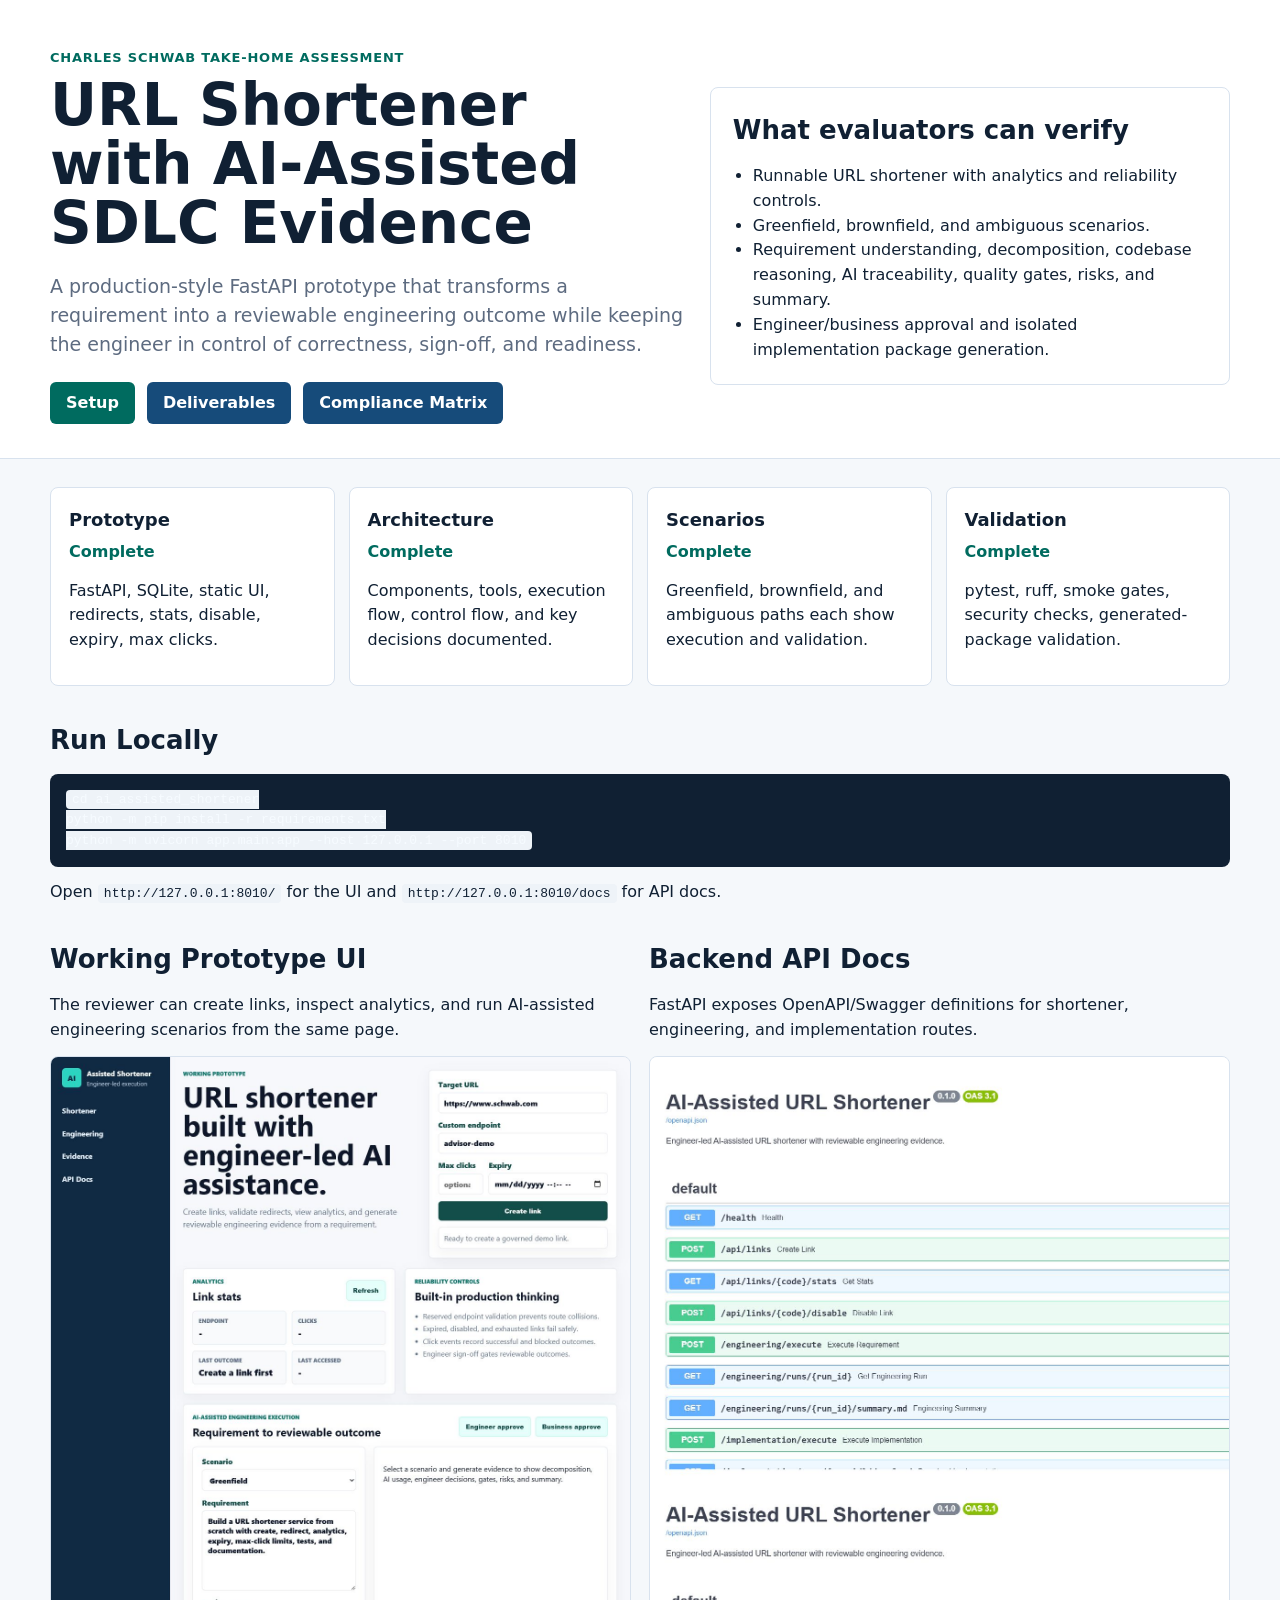
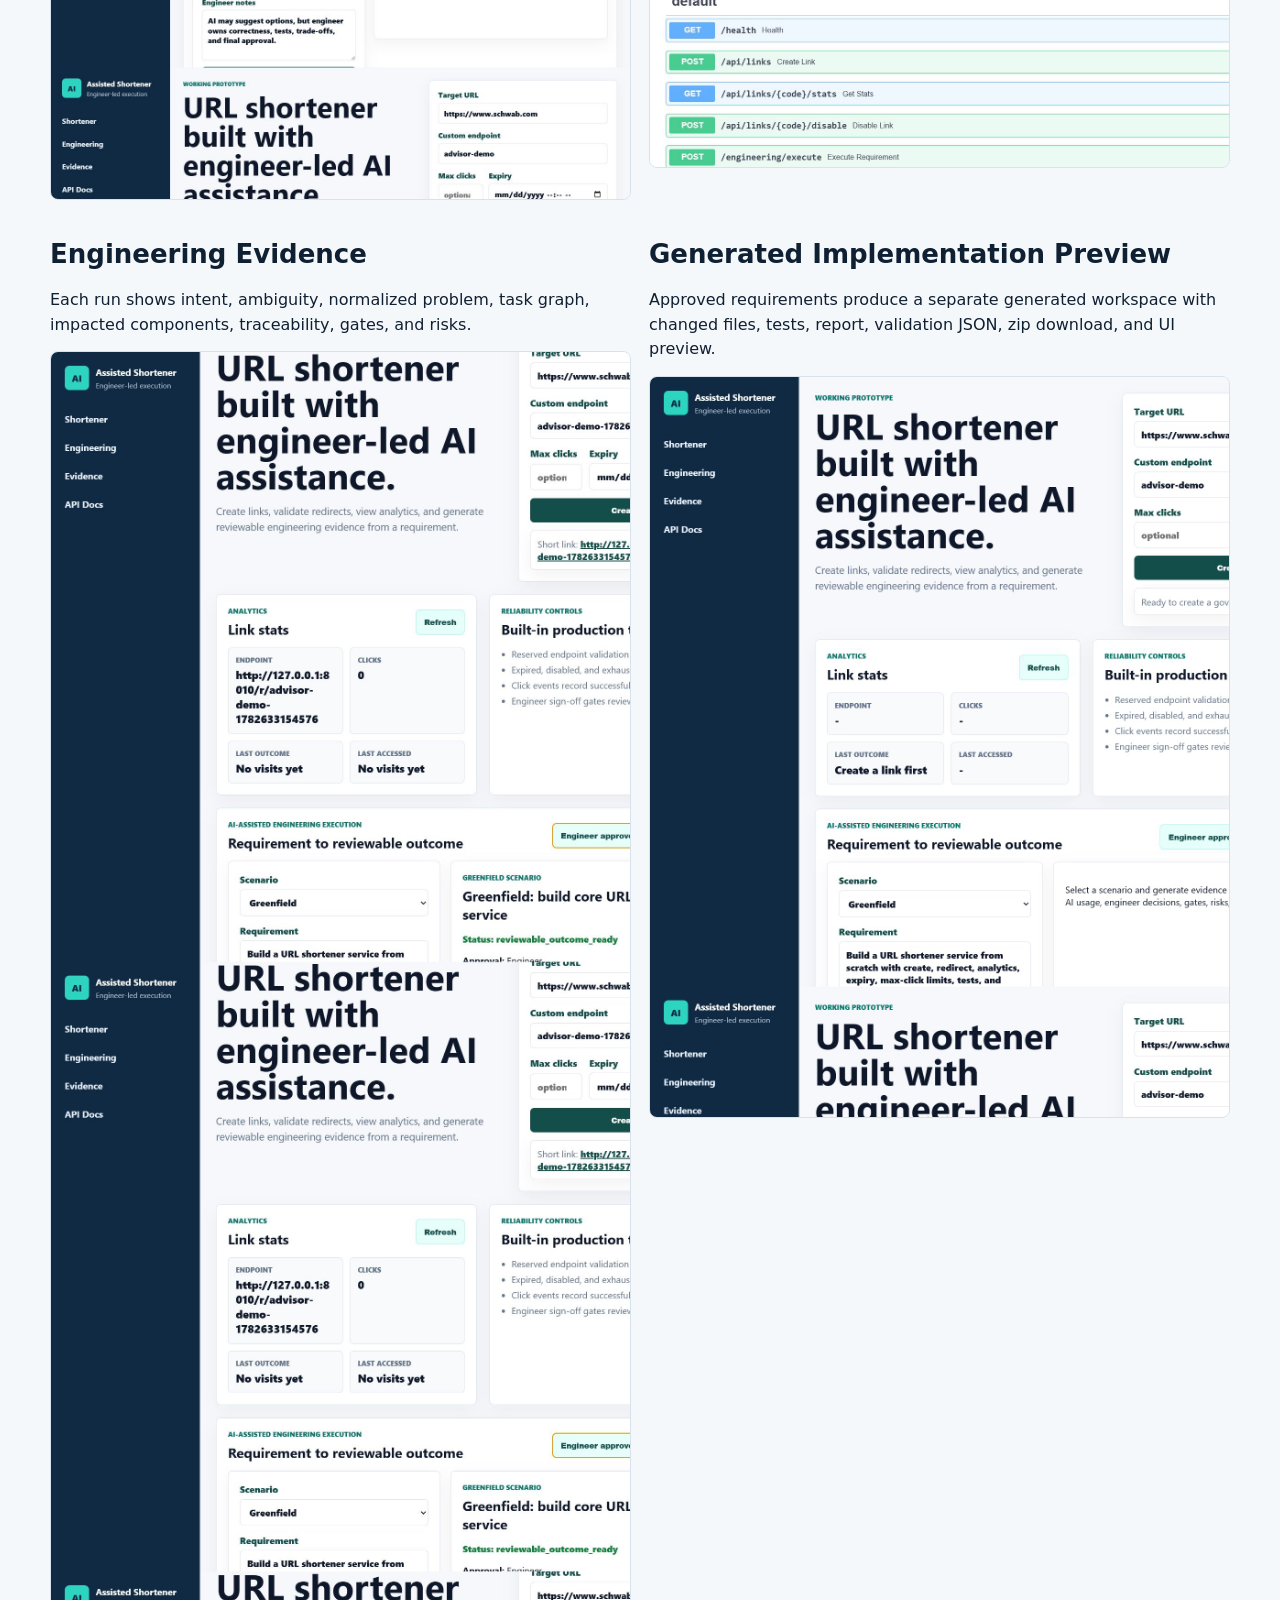
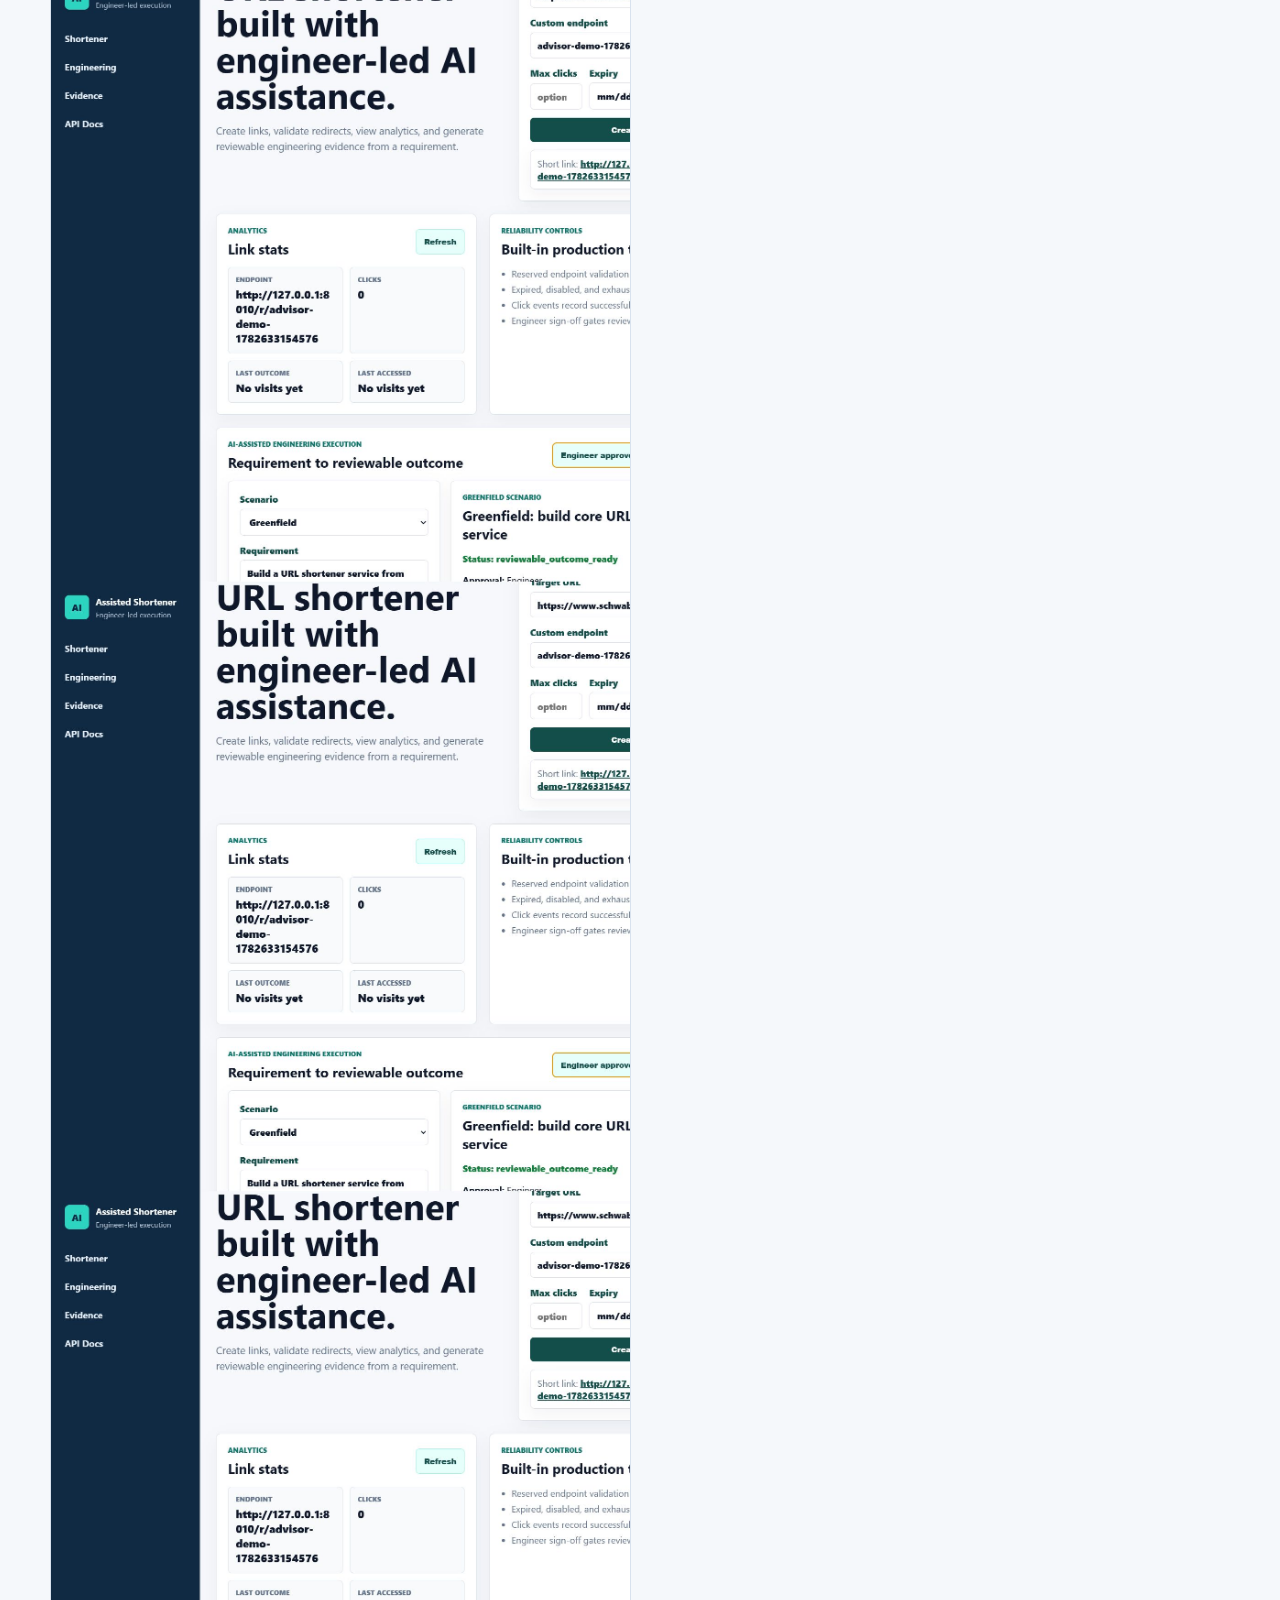
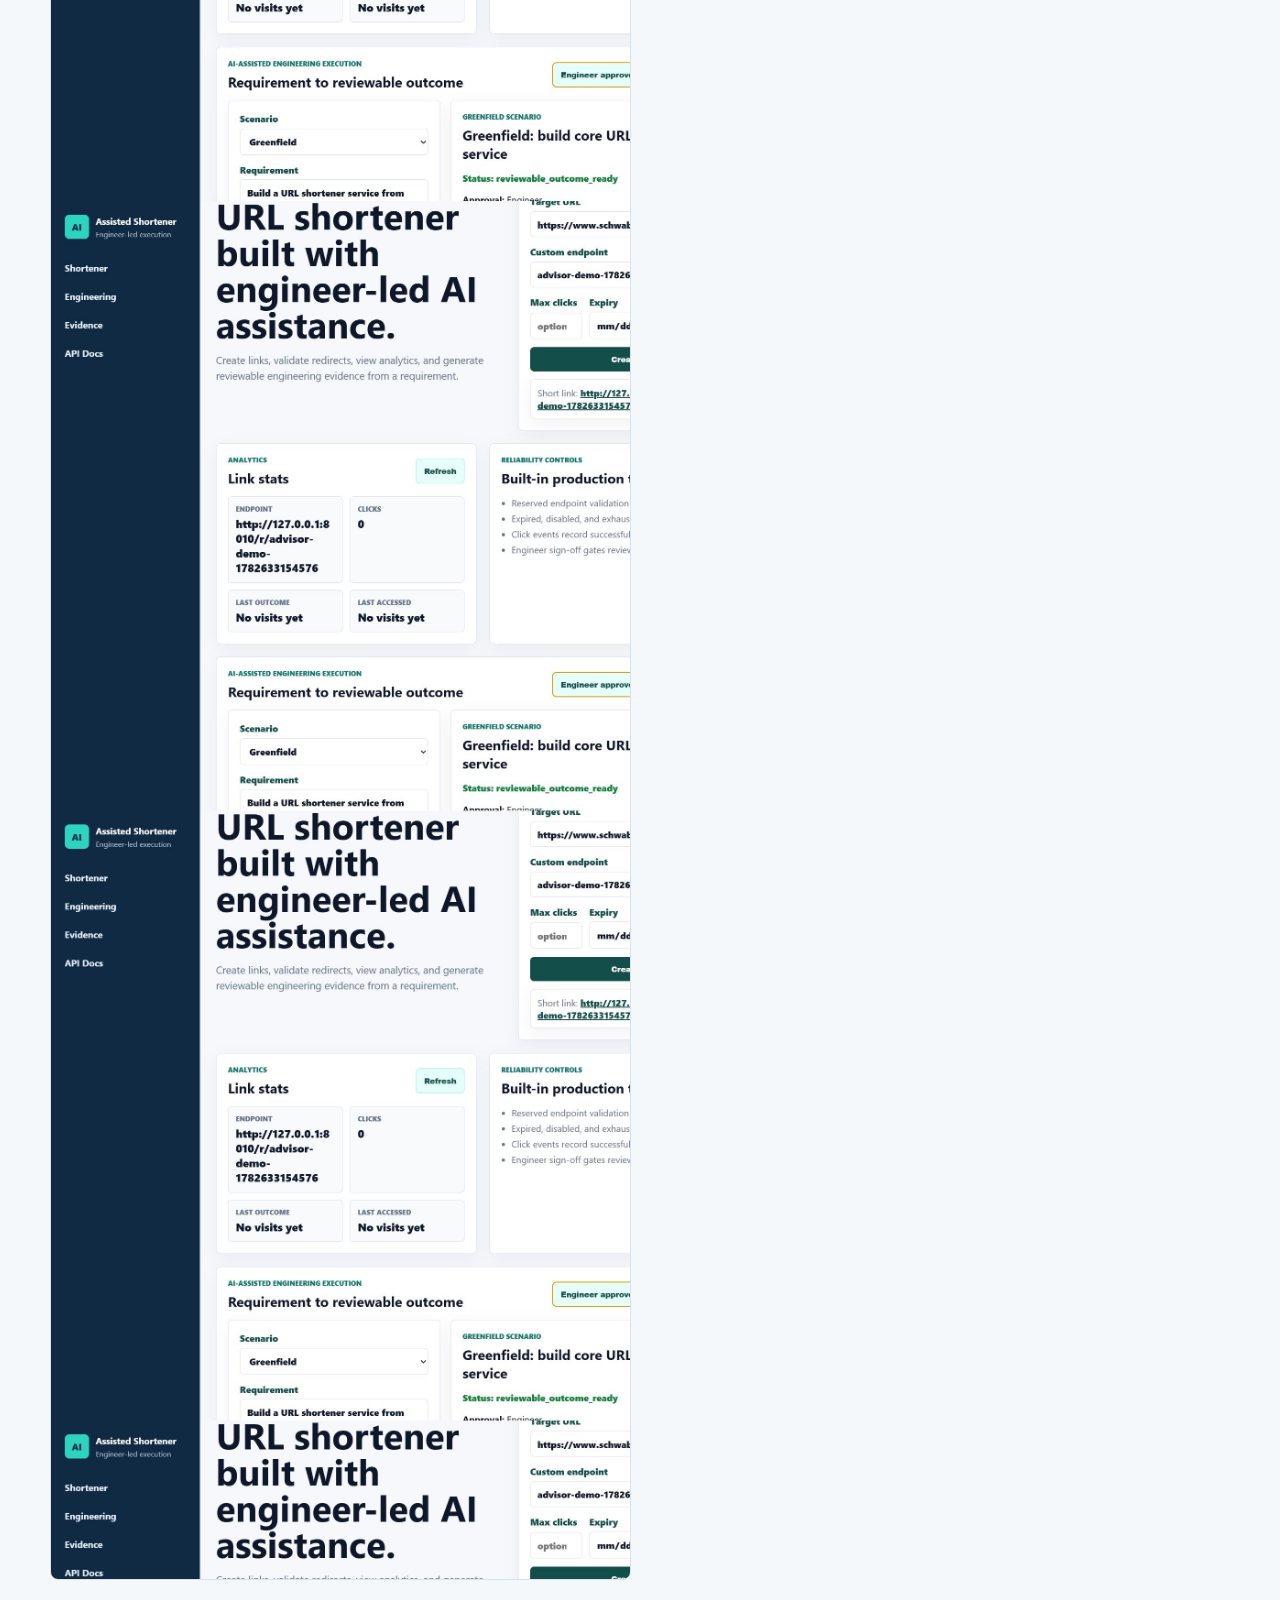
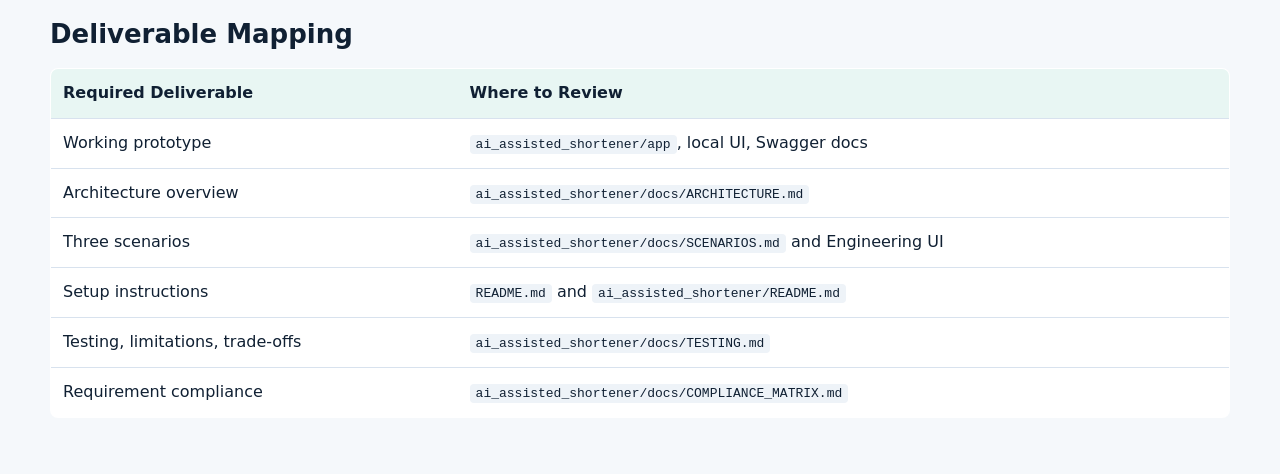
==== docs/index.html @ dbb2b675 "Prepare AI-assisted URL shortener submission" ====
<!doctype html>
<html lang="en">
  <head>
    <meta charset="utf-8" />
    <meta name="viewport" content="width=device-width, initial-scale=1" />
    <title>URL Shortener AI-Assisted SDLC</title>
    <style>
      :root {
        --ink: #102033;
        --muted: #5d6b80;
        --line: #d8e2ee;
        --panel: #ffffff;
        --bg: #f5f8fb;
        --accent: #006b5f;
        --accent-2: #164b7a;
        --soft: #e8f6f3;
      }
      * { box-sizing: border-box; }
      body {
        margin: 0;
        font-family: Inter, ui-sans-serif, system-ui, -apple-system, BlinkMacSystemFont, "Segoe UI", sans-serif;
        color: var(--ink);
        background: var(--bg);
        line-height: 1.55;
      }
      header {
        background: #ffffff;
        border-bottom: 1px solid var(--line);
      }
      .wrap { width: min(1180px, calc(100% - 32px)); margin: 0 auto; }
      .hero { padding: 48px 0 34px; display: grid; gap: 24px; grid-template-columns: 1.1fr 0.9fr; align-items: center; }
      .eyebrow { margin: 0 0 8px; color: var(--accent); font-weight: 800; text-transform: uppercase; letter-spacing: .06em; font-size: 13px; }
      h1 { margin: 0; font-size: clamp(34px, 5vw, 58px); line-height: 1.02; letter-spacing: 0; }
      h2 { margin: 0 0 14px; font-size: 26px; }
      h3 { margin: 0 0 6px; font-size: 18px; }
      p { margin: 0 0 14px; }
      .lede { font-size: 19px; color: var(--muted); max-width: 760px; margin-top: 18px; }
      .hero-card, .card, .shot { background: var(--panel); border: 1px solid var(--line); border-radius: 8px; }
      .hero-card { padding: 22px; }
      .hero-card ul, .card ul { margin: 12px 0 0; padding-left: 20px; }
      .actions { display: flex; flex-wrap: wrap; gap: 12px; margin-top: 22px; }
      .btn { display: inline-flex; align-items: center; justify-content: center; min-height: 42px; padding: 0 16px; border-radius: 6px; background: var(--accent); color: #fff; text-decoration: none; font-weight: 800; }
      .btn.secondary { background: var(--accent-2); }
      main { padding: 28px 0 56px; }
      .grid { display: grid; grid-template-columns: repeat(4, 1fr); gap: 14px; margin-bottom: 28px; }
      .card { padding: 18px; }
      .status { color: var(--accent); font-weight: 800; }
      .section { margin-top: 34px; }
      .two { display: grid; grid-template-columns: 1fr 1fr; gap: 18px; }
      .shot { overflow: hidden; margin-top: 12px; }
      .shot img { display: block; width: 100%; height: auto; }
      code { background: #eef3f8; padding: 2px 6px; border-radius: 4px; }
      pre { background: #102033; color: #f6fbff; padding: 16px; border-radius: 8px; overflow: auto; }
      table { width: 100%; border-collapse: collapse; background: #fff; border: 1px solid var(--line); border-radius: 8px; overflow: hidden; }
      th, td { border-bottom: 1px solid var(--line); padding: 12px; text-align: left; vertical-align: top; }
      th { background: var(--soft); }
      @media (max-width: 900px) { .hero, .two, .grid { grid-template-columns: 1fr; } }
    </style>
  </head>
  <body>
    <header>
      <div class="wrap hero">
        <div>
          <p class="eyebrow">Charles Schwab take-home assessment</p>
          <h1>URL Shortener with AI-Assisted SDLC Evidence</h1>
          <p class="lede">A production-style FastAPI prototype that transforms a requirement into a reviewable engineering outcome while keeping the engineer in control of correctness, sign-off, and readiness.</p>
          <div class="actions">
            <a class="btn" href="../ai_assisted_shortener/README.md">Setup</a>
            <a class="btn secondary" href="../ai_assisted_shortener/docs/DELIVERABLES.md">Deliverables</a>
            <a class="btn secondary" href="../ai_assisted_shortener/docs/COMPLIANCE_MATRIX.md">Compliance Matrix</a>
          </div>
        </div>
        <aside class="hero-card">
          <h2>What evaluators can verify</h2>
          <ul>
            <li>Runnable URL shortener with analytics and reliability controls.</li>
            <li>Greenfield, brownfield, and ambiguous scenarios.</li>
            <li>Requirement understanding, decomposition, codebase reasoning, AI traceability, quality gates, risks, and summary.</li>
            <li>Engineer/business approval and isolated implementation package generation.</li>
          </ul>
        </aside>
      </div>
    </header>

    <main class="wrap">
      <section class="grid">
        <article class="card"><h3>Prototype</h3><p class="status">Complete</p><p>FastAPI, SQLite, static UI, redirects, stats, disable, expiry, max clicks.</p></article>
        <article class="card"><h3>Architecture</h3><p class="status">Complete</p><p>Components, tools, execution flow, control flow, and key decisions documented.</p></article>
        <article class="card"><h3>Scenarios</h3><p class="status">Complete</p><p>Greenfield, brownfield, and ambiguous paths each show execution and validation.</p></article>
        <article class="card"><h3>Validation</h3><p class="status">Complete</p><p>pytest, ruff, smoke gates, security checks, generated-package validation.</p></article>
      </section>

      <section class="section">
        <h2>Run Locally</h2>
        <pre><code>cd ai_assisted_shortener
python -m pip install -r requirements.txt
python -m uvicorn app.main:app --host 127.0.0.1 --port 8010</code></pre>
        <p>Open <code>http://127.0.0.1:8010/</code> for the UI and <code>http://127.0.0.1:8010/docs</code> for API docs.</p>
      </section>

      <section class="section two">
        <article>
          <h2>Working Prototype UI</h2>
          <p>The reviewer can create links, inspect analytics, and run AI-assisted engineering scenarios from the same page.</p>
          <div class="shot"><img src="assets/01-working-prototype.png" alt="Working prototype UI" /></div>
        </article>
        <article>
          <h2>Backend API Docs</h2>
          <p>FastAPI exposes OpenAPI/Swagger definitions for shortener, engineering, and implementation routes.</p>
          <div class="shot"><img src="assets/03-api-docs.png" alt="FastAPI Swagger API docs" /></div>
        </article>
      </section>

      <section class="section two">
        <article>
          <h2>Engineering Evidence</h2>
          <p>Each run shows intent, ambiguity, normalized problem, task graph, impacted components, traceability, gates, and risks.</p>
          <div class="shot"><img src="assets/02-engineering-evidence.png" alt="Engineering evidence UI" /></div>
        </article>
        <article>
          <h2>Generated Implementation Preview</h2>
          <p>Approved requirements produce a separate generated workspace with changed files, tests, report, validation JSON, zip download, and UI preview.</p>
          <div class="shot"><img src="assets/04-generated-preview.png" alt="Generated implementation preview" /></div>
        </article>
      </section>

      <section class="section">
        <h2>Deliverable Mapping</h2>
        <table>
          <thead><tr><th>Required Deliverable</th><th>Where to Review</th></tr></thead>
          <tbody>
            <tr><td>Working prototype</td><td><code>ai_assisted_shortener/app</code>, local UI, Swagger docs</td></tr>
            <tr><td>Architecture overview</td><td><code>ai_assisted_shortener/docs/ARCHITECTURE.md</code></td></tr>
            <tr><td>Three scenarios</td><td><code>ai_assisted_shortener/docs/SCENARIOS.md</code> and Engineering UI</td></tr>
            <tr><td>Setup instructions</td><td><code>README.md</code> and <code>ai_assisted_shortener/README.md</code></td></tr>
            <tr><td>Testing, limitations, trade-offs</td><td><code>ai_assisted_shortener/docs/TESTING.md</code></td></tr>
            <tr><td>Requirement compliance</td><td><code>ai_assisted_shortener/docs/COMPLIANCE_MATRIX.md</code></td></tr>
          </tbody>
        </table>
      </section>
    </main>
  </body>
</html>
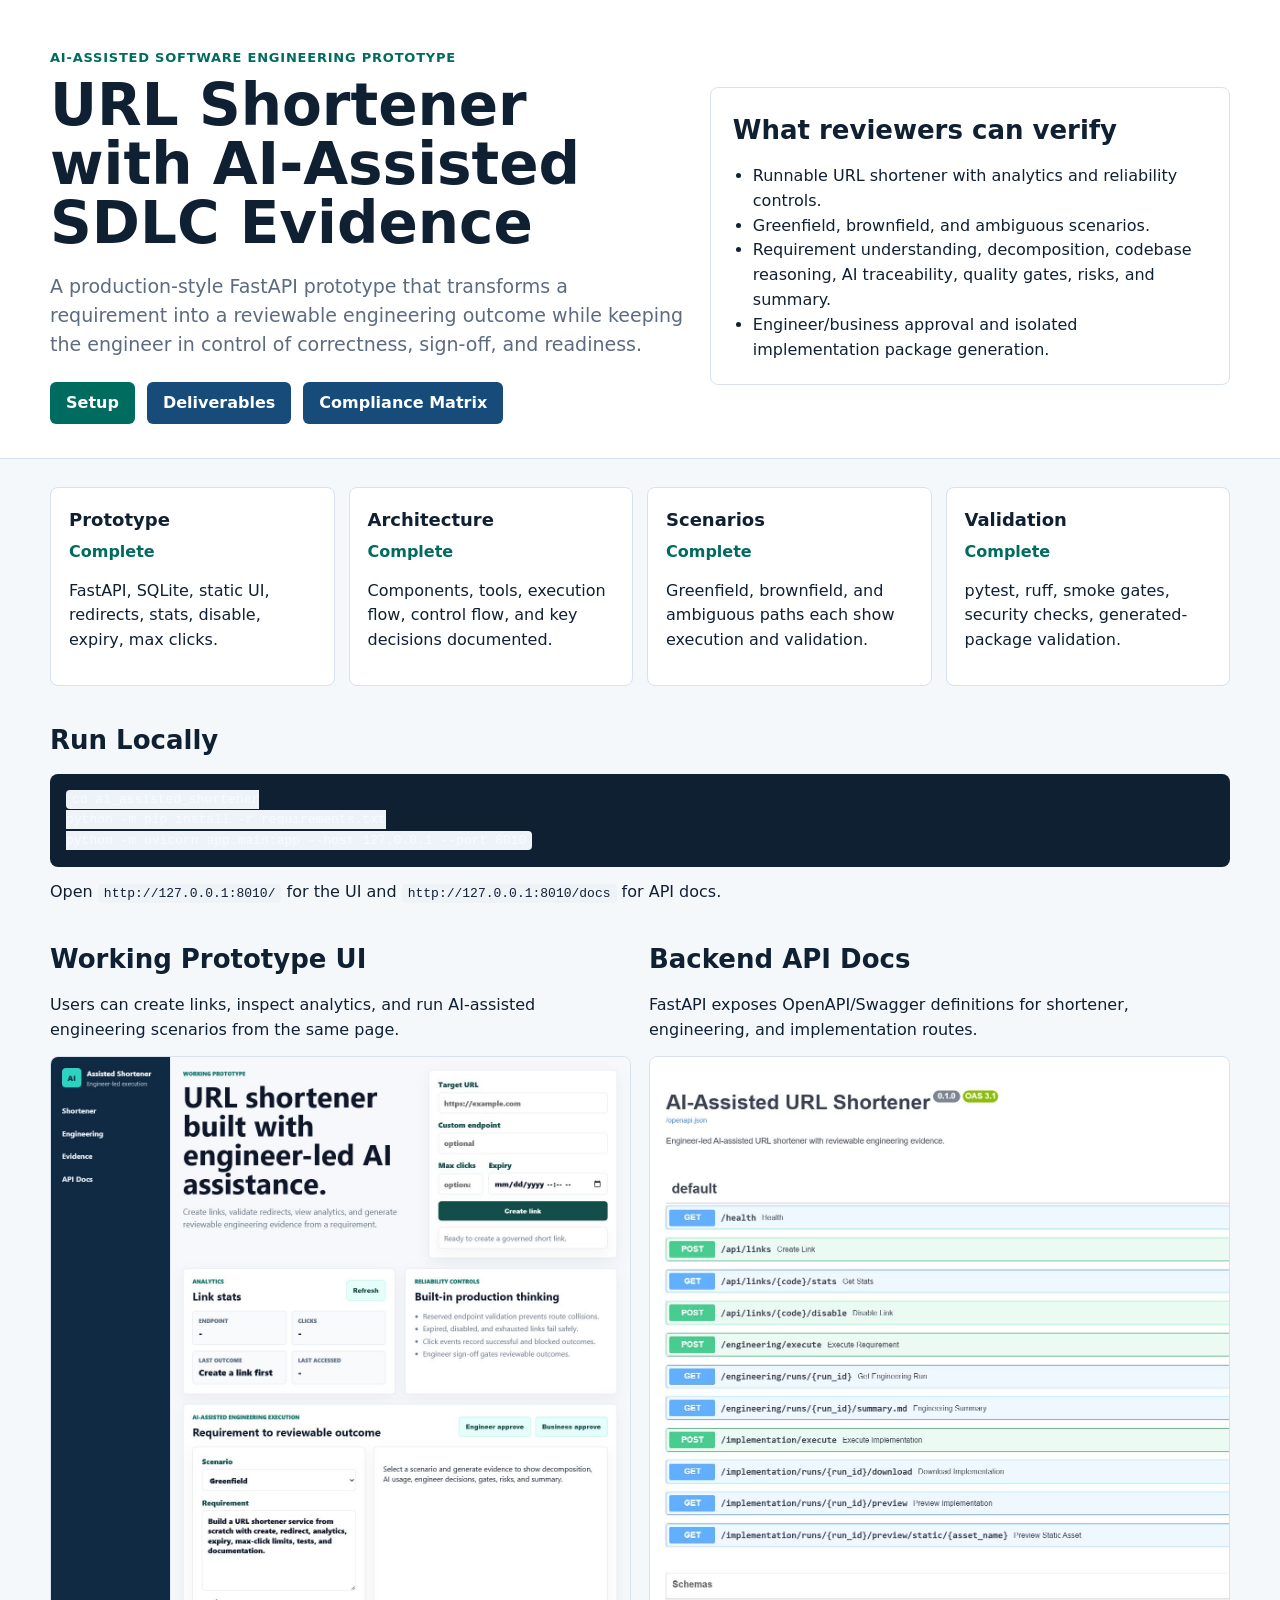
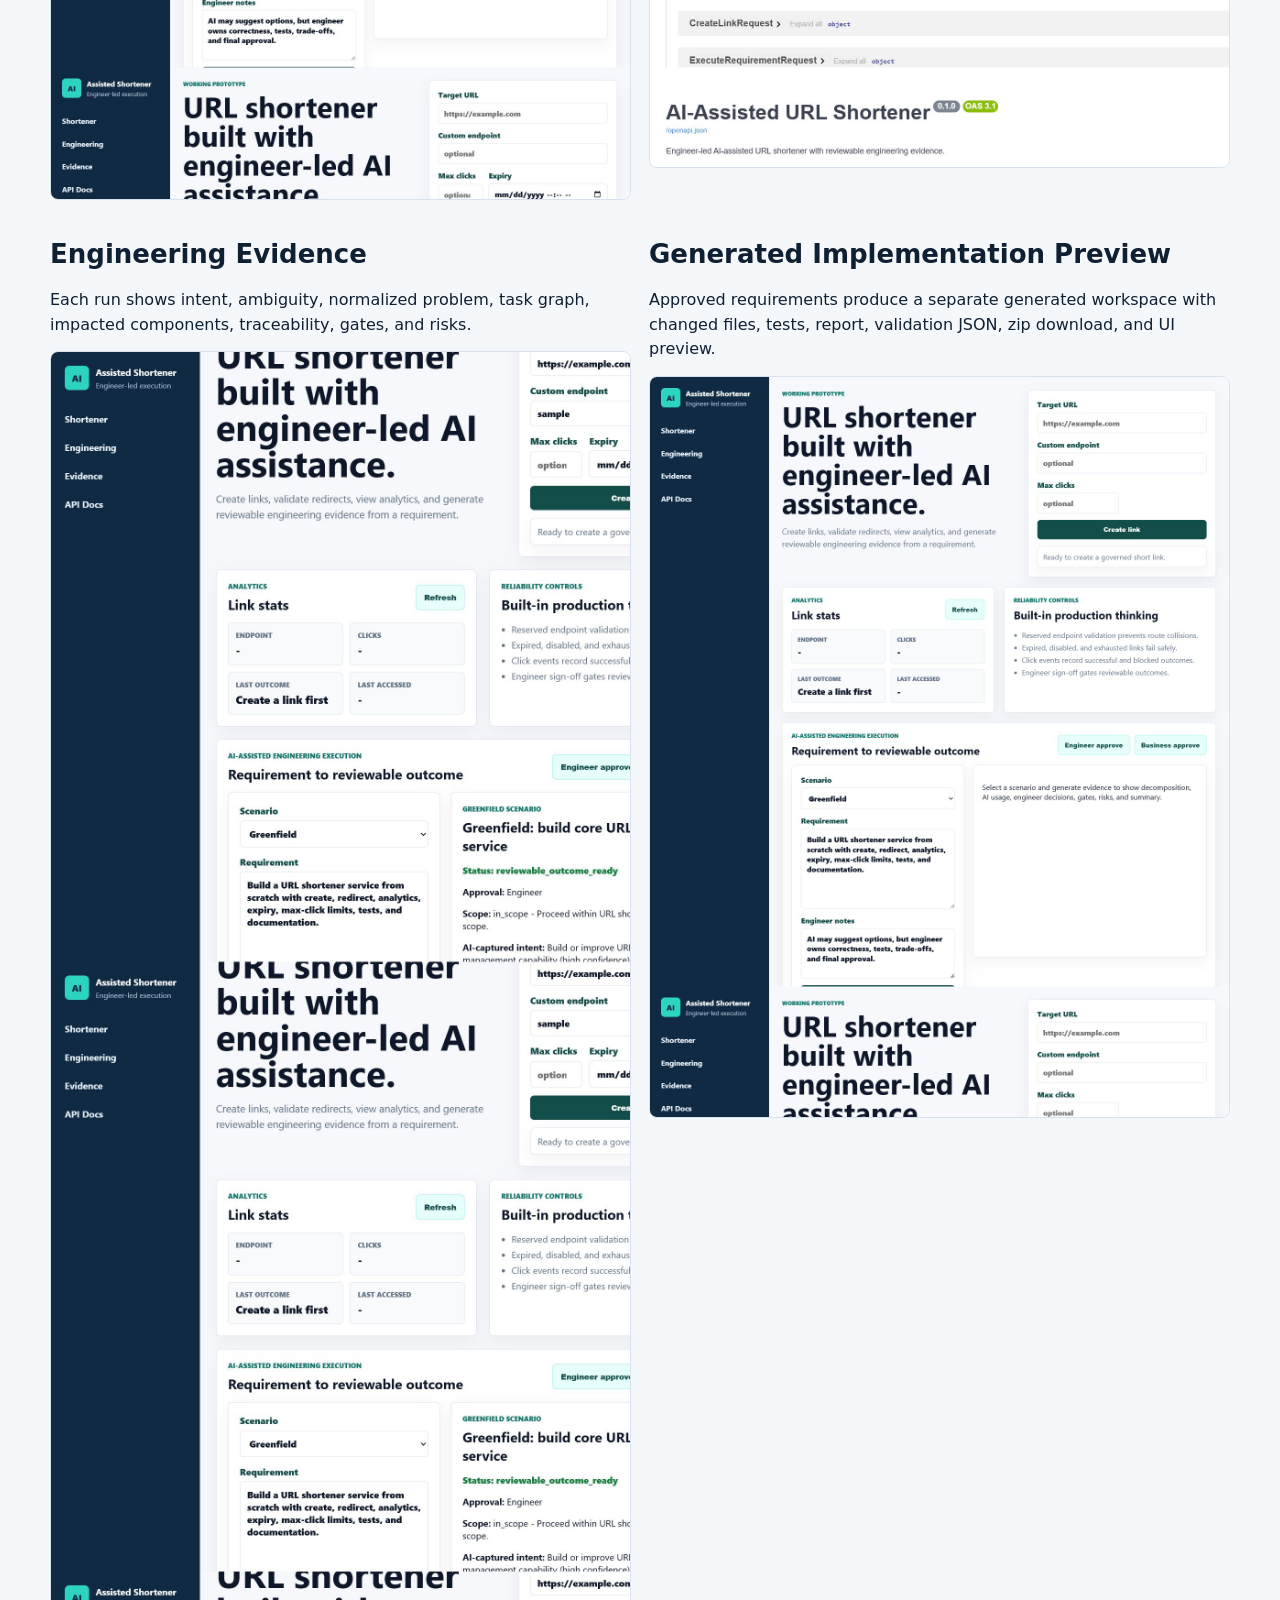
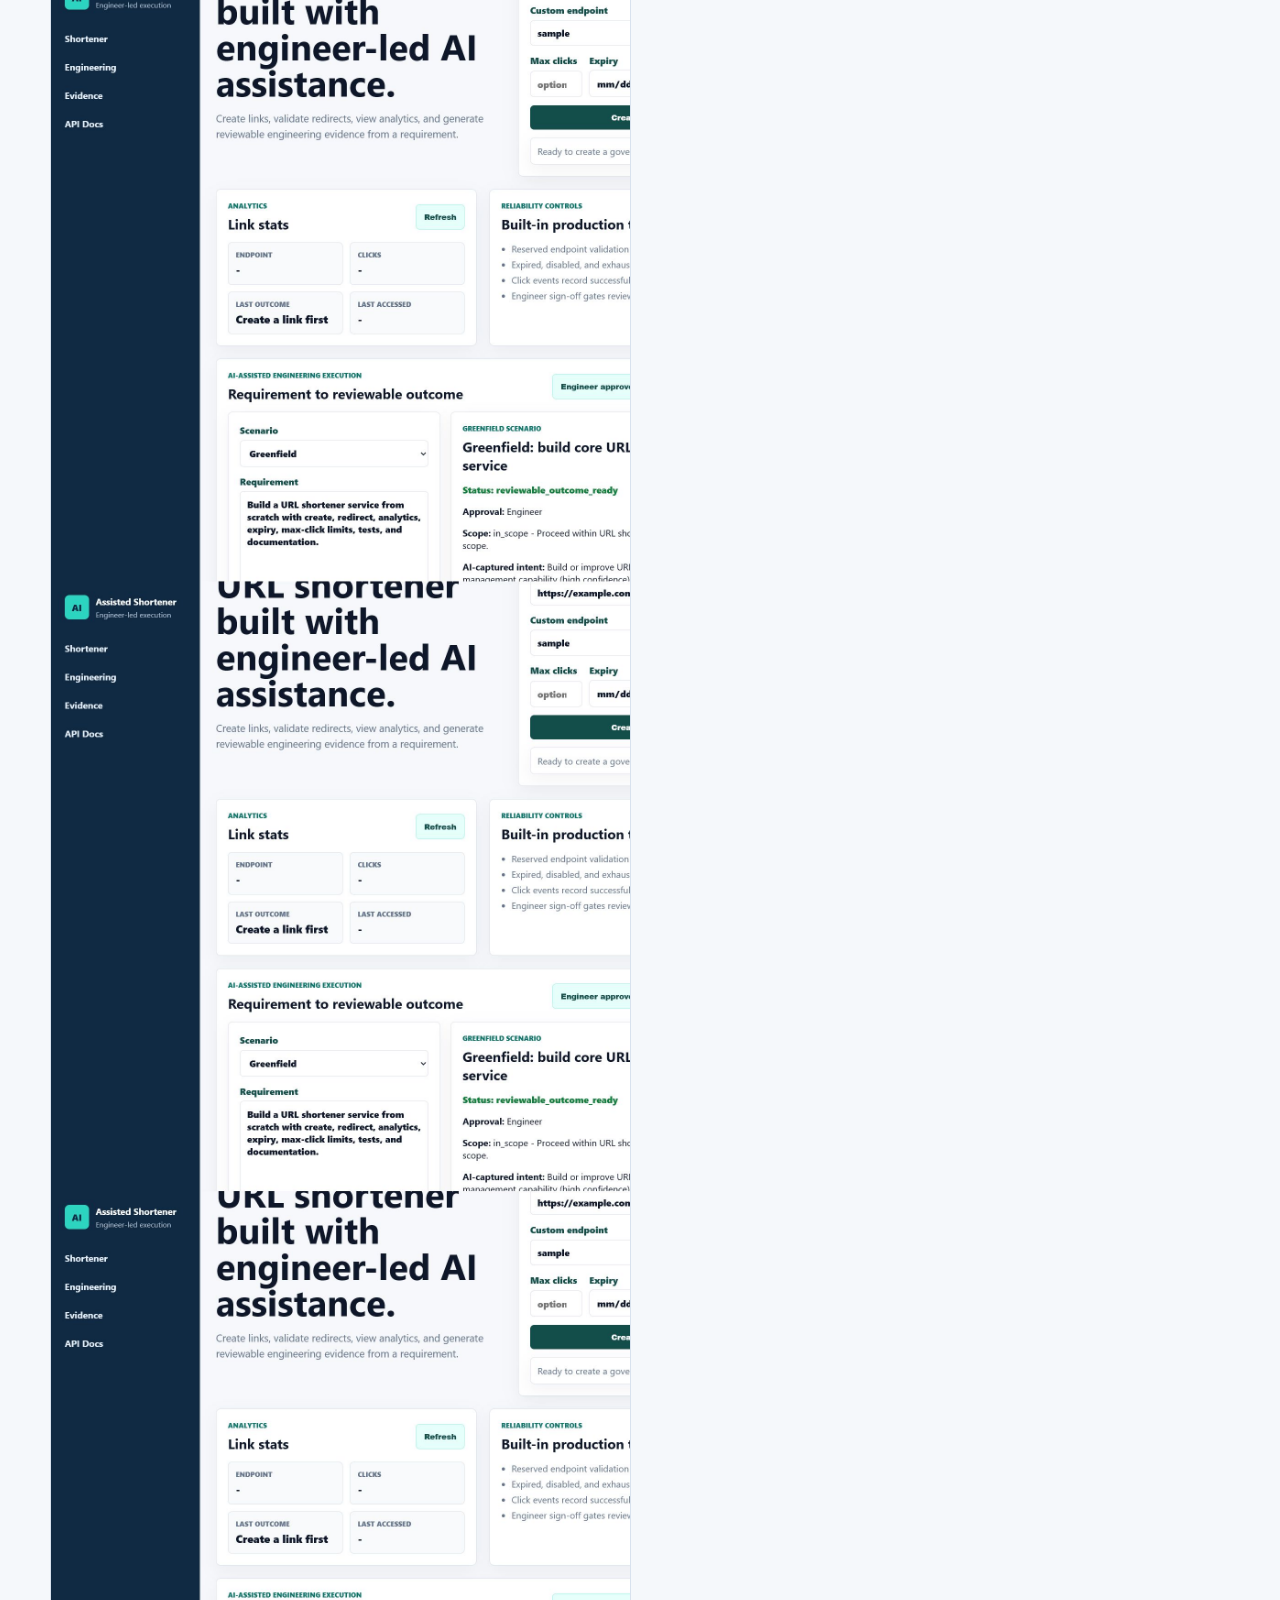
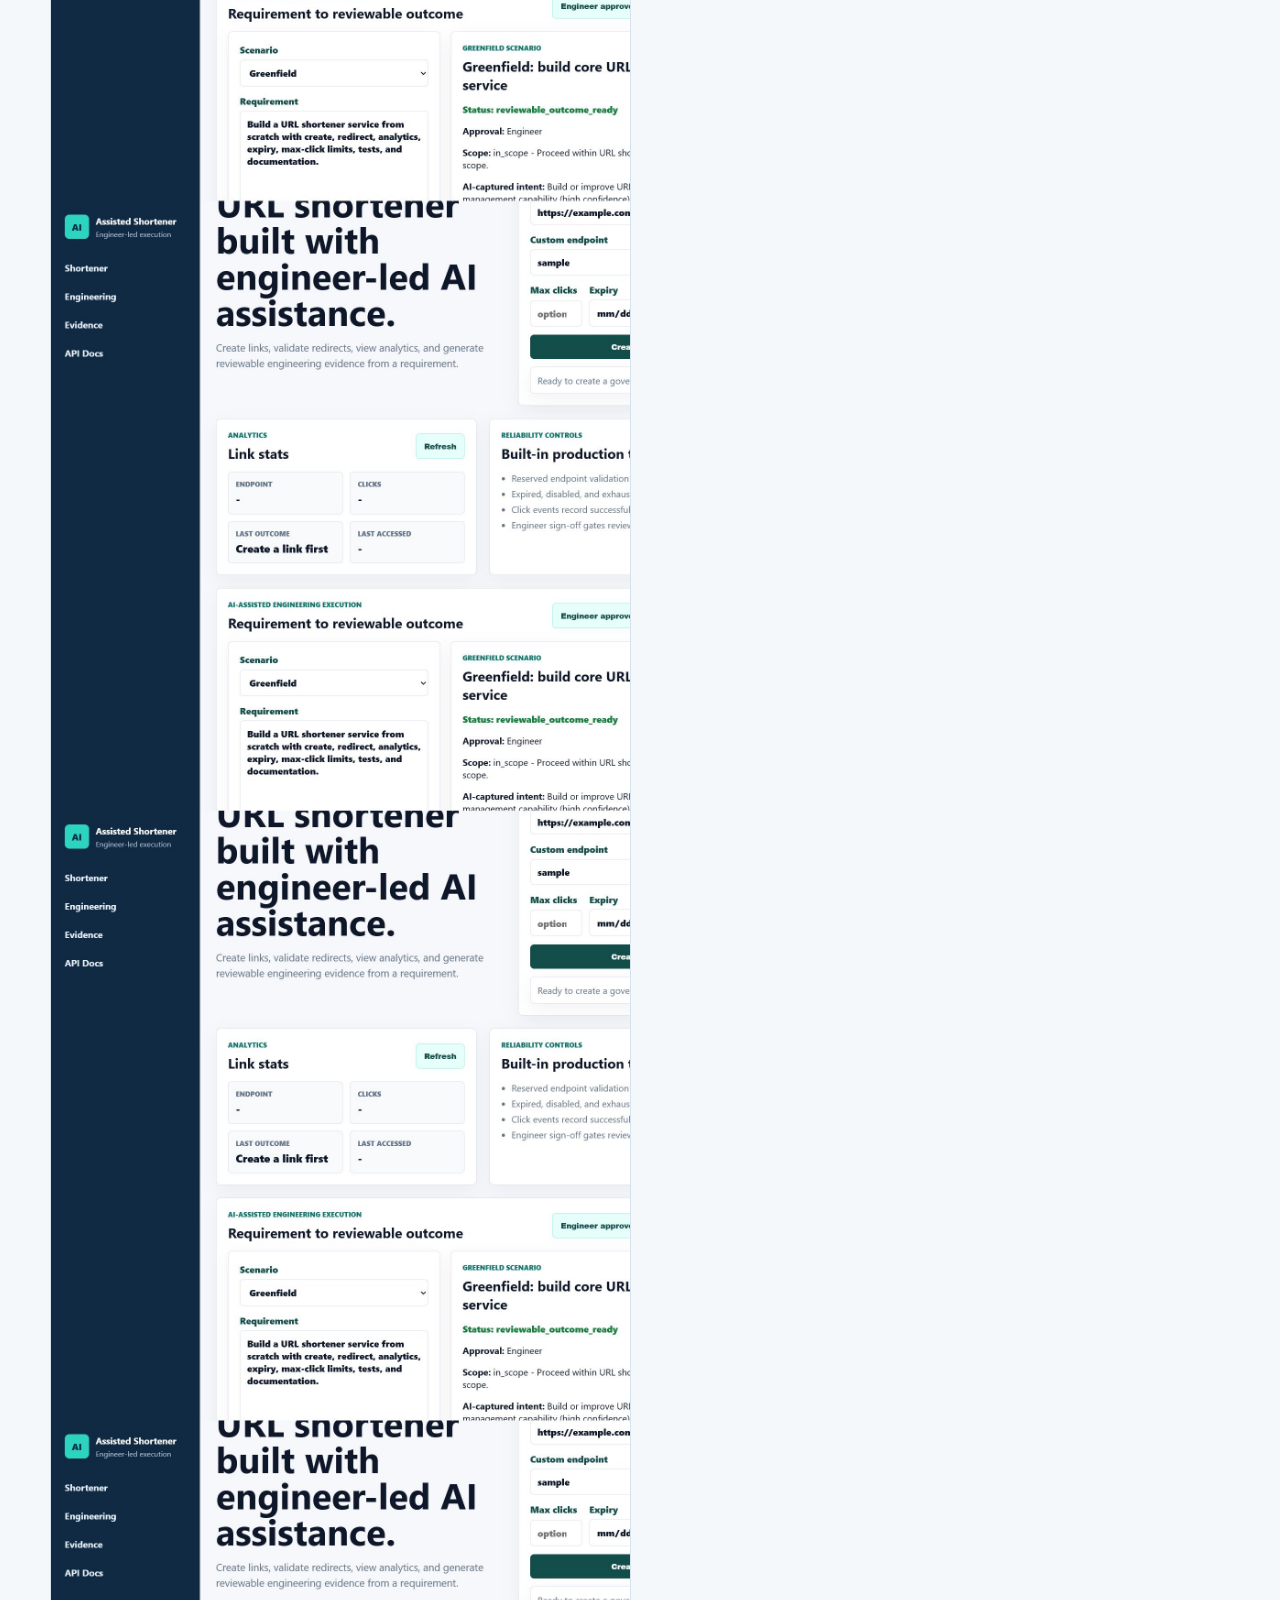
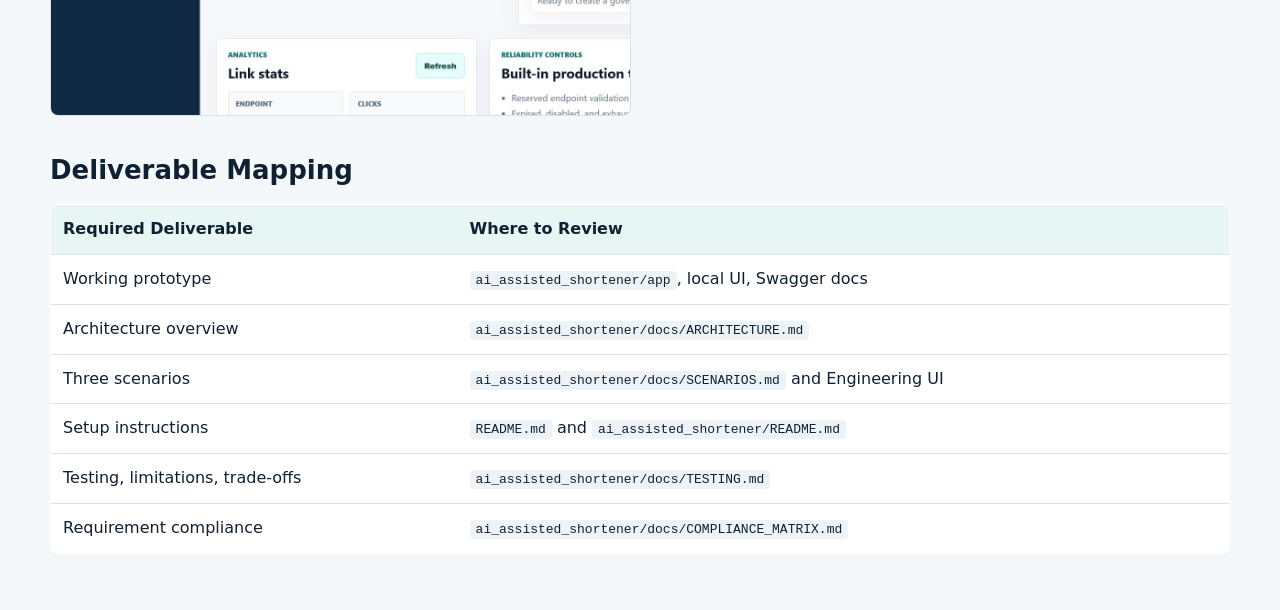
==== commit 71a5aeb4: "Remove branded demo defaults" ====
--- a/docs/index.html
+++ b/docs/index.html
@@ -61,7 +61,7 @@
     <header>
       <div class="wrap hero">
         <div>
-          <p class="eyebrow">Charles Schwab take-home assessment</p>
+          <p class="eyebrow">AI-assisted software engineering prototype</p>
           <h1>URL Shortener with AI-Assisted SDLC Evidence</h1>
           <p class="lede">A production-style FastAPI prototype that transforms a requirement into a reviewable engineering outcome while keeping the engineer in control of correctness, sign-off, and readiness.</p>
           <div class="actions">
@@ -71,7 +71,7 @@
           </div>
         </div>
         <aside class="hero-card">
-          <h2>What evaluators can verify</h2>
+          <h2>What reviewers can verify</h2>
           <ul>
             <li>Runnable URL shortener with analytics and reliability controls.</li>
             <li>Greenfield, brownfield, and ambiguous scenarios.</li>
@@ -101,7 +101,7 @@
       <section class="section two">
         <article>
           <h2>Working Prototype UI</h2>
-          <p>The reviewer can create links, inspect analytics, and run AI-assisted engineering scenarios from the same page.</p>
+          <p>Users can create links, inspect analytics, and run AI-assisted engineering scenarios from the same page.</p>
           <div class="shot"><img src="assets/01-working-prototype.png" alt="Working prototype UI" /></div>
         </article>
         <article>
@@ -141,3 +141,4 @@
     </main>
   </body>
 </html>
+
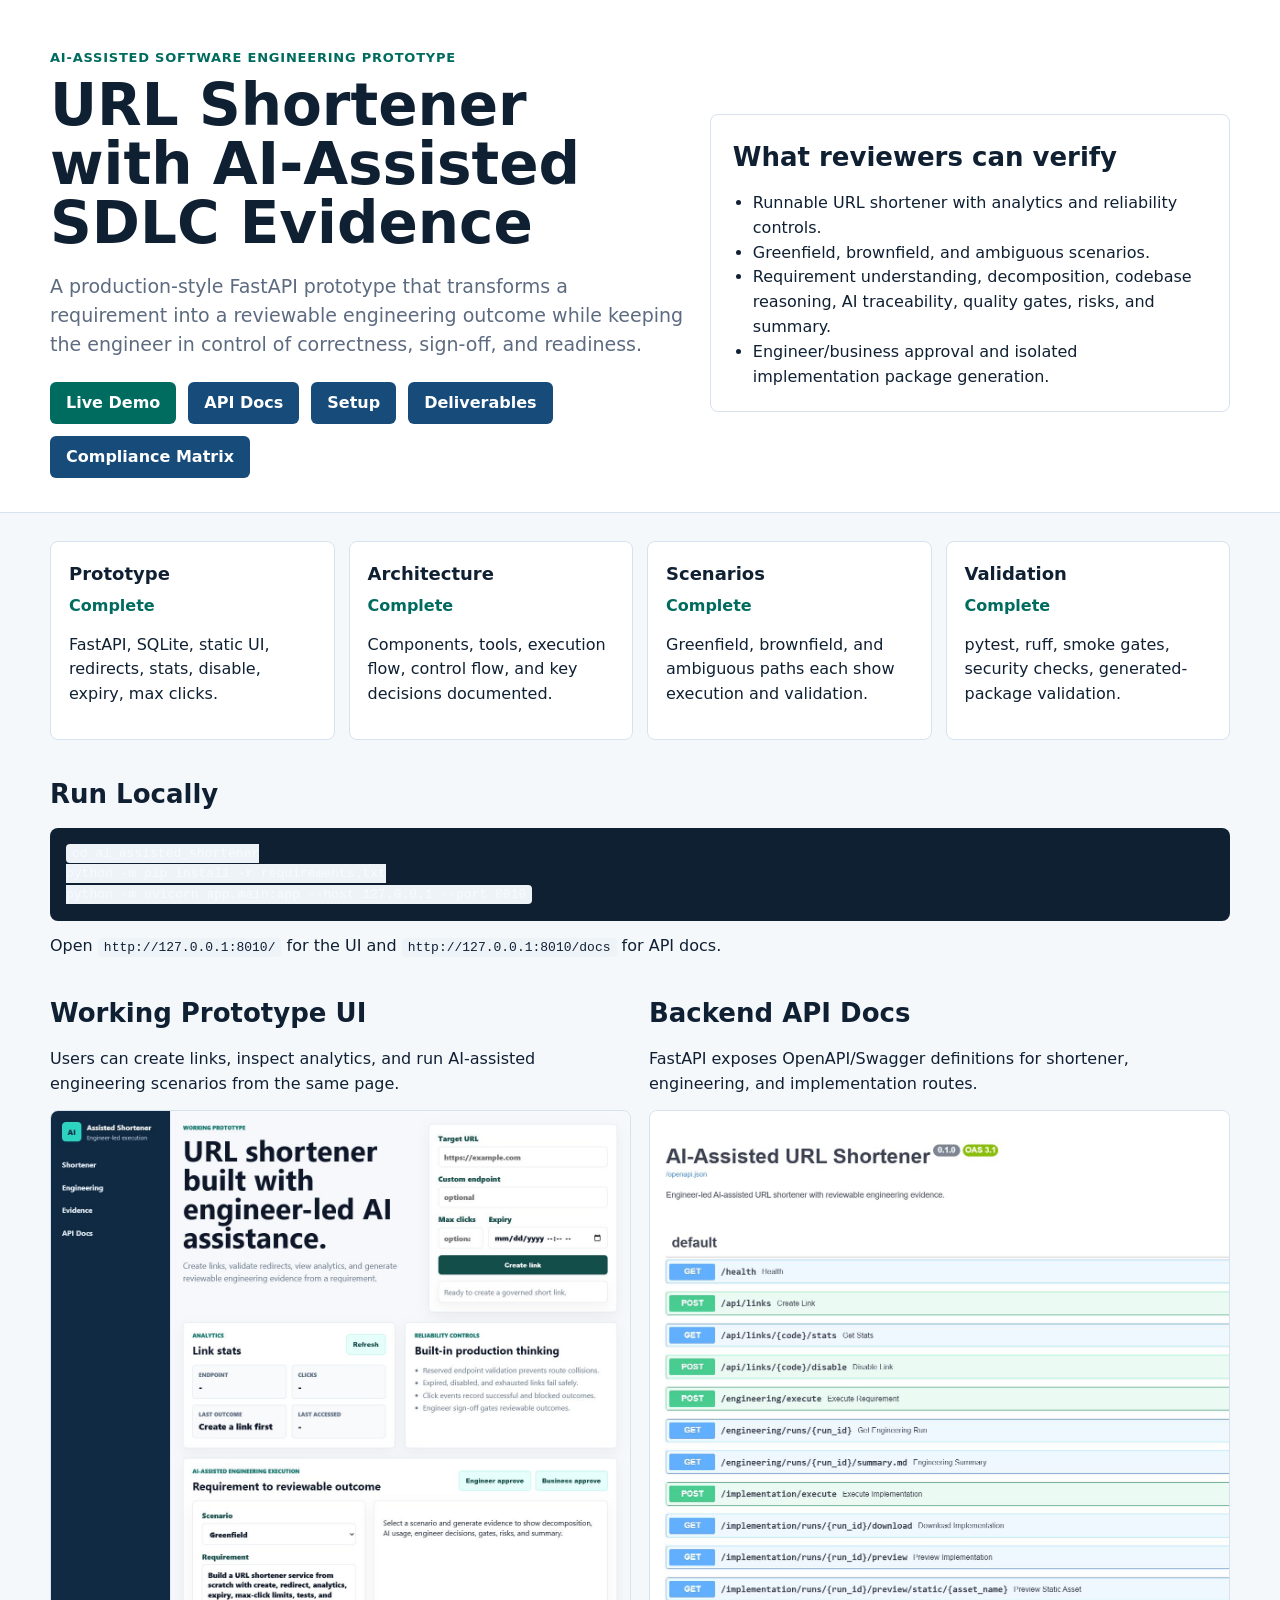
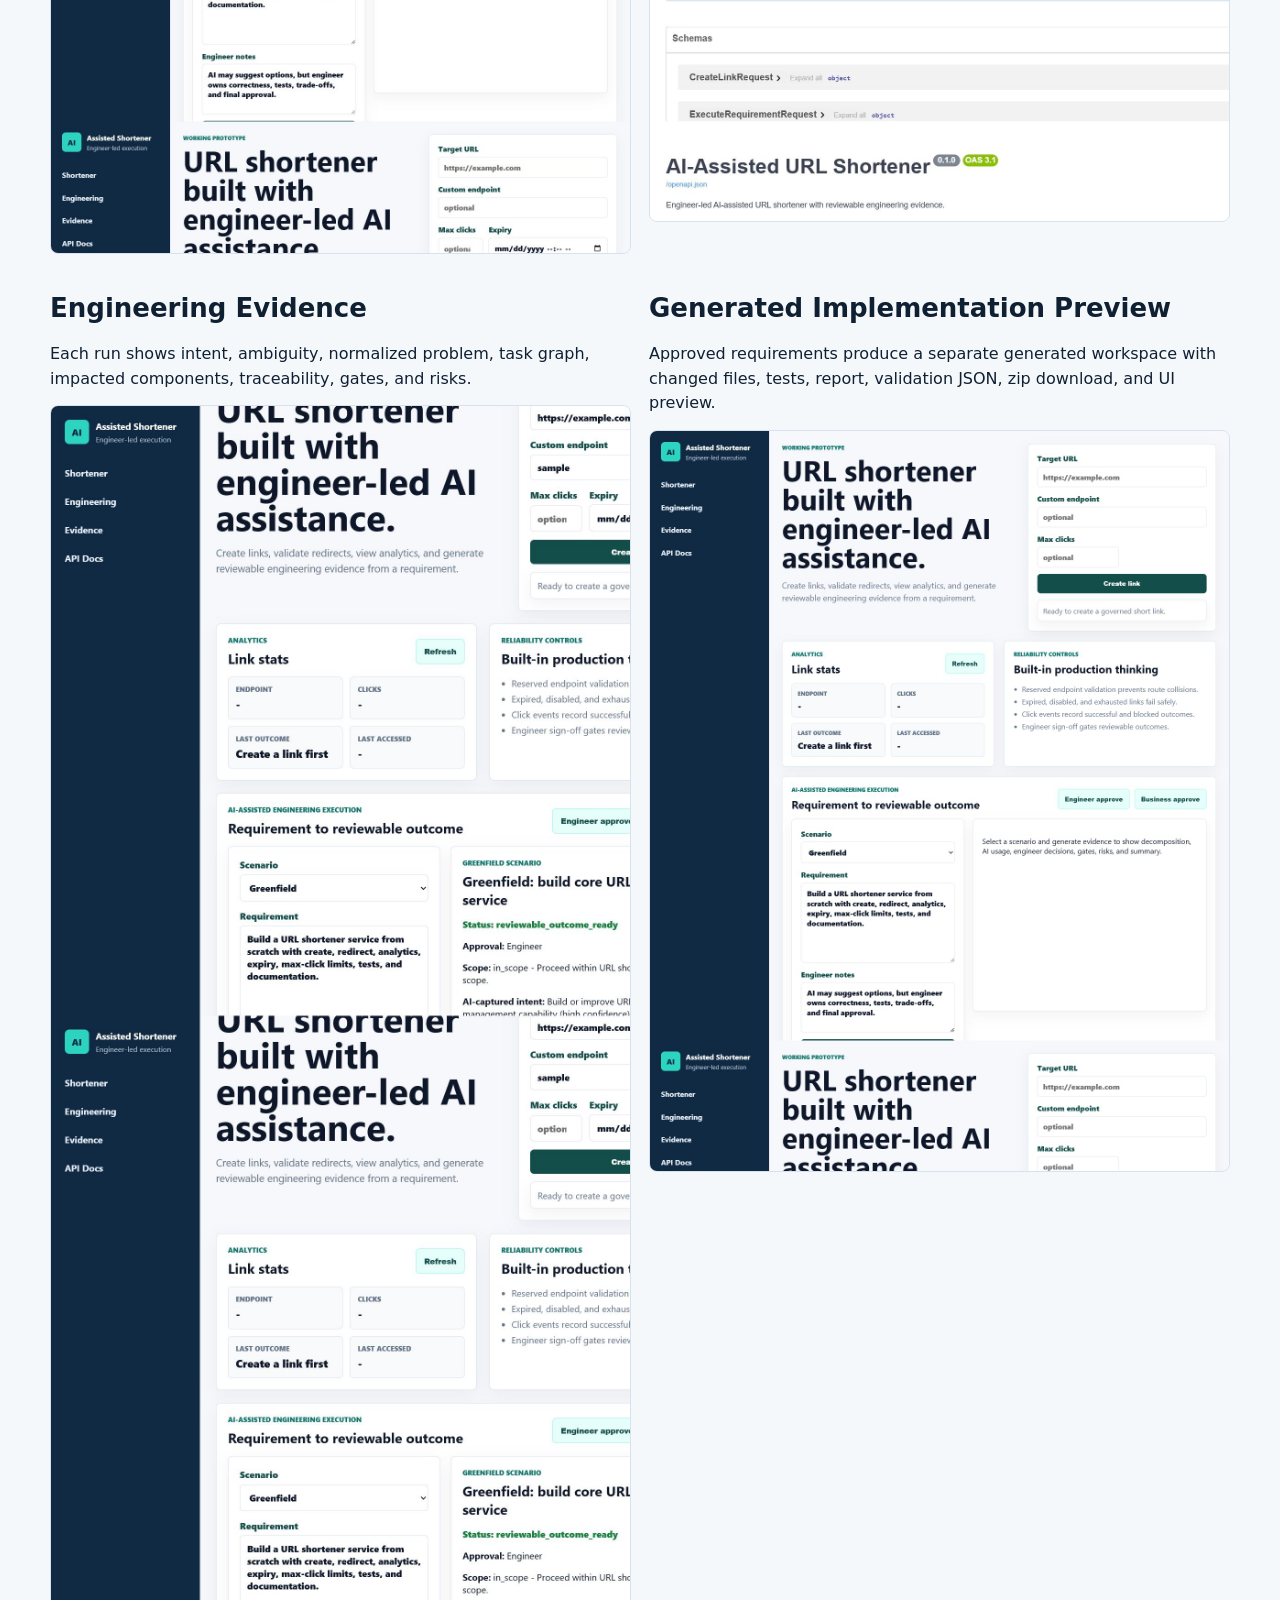
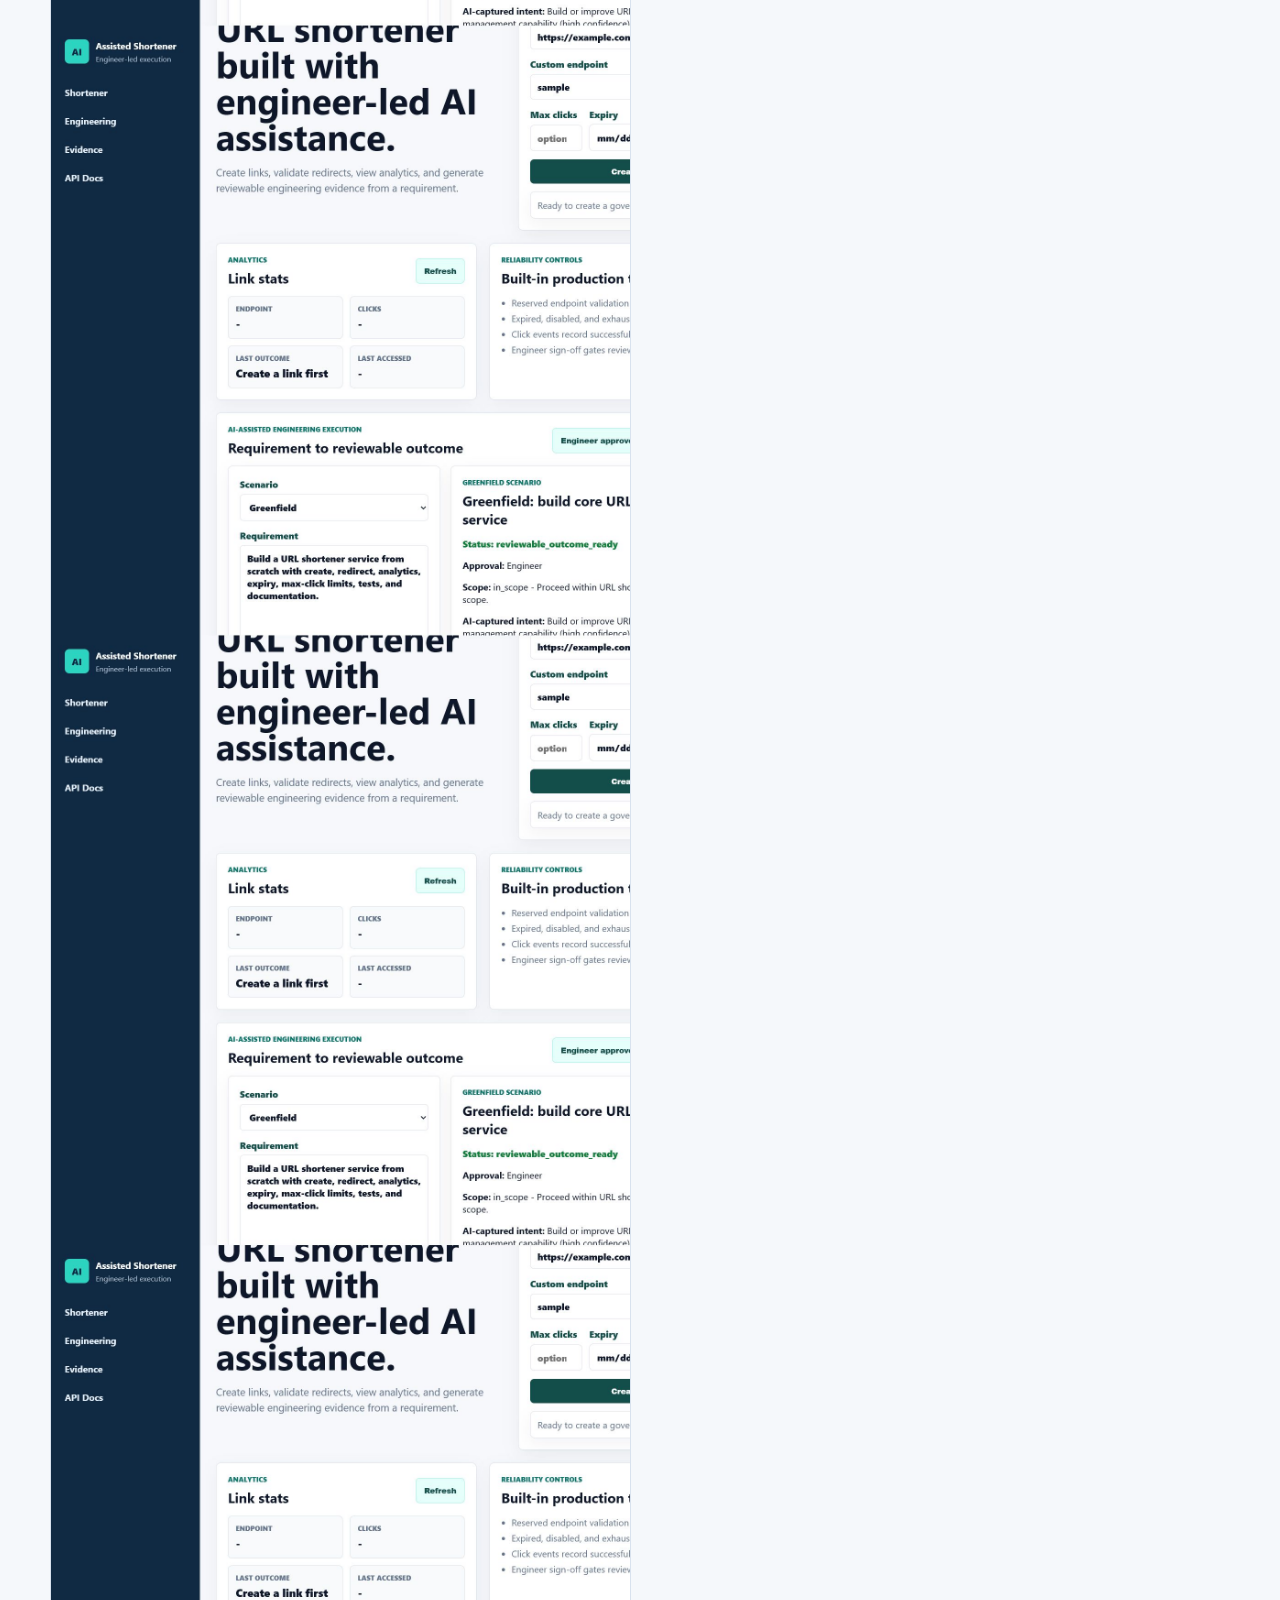
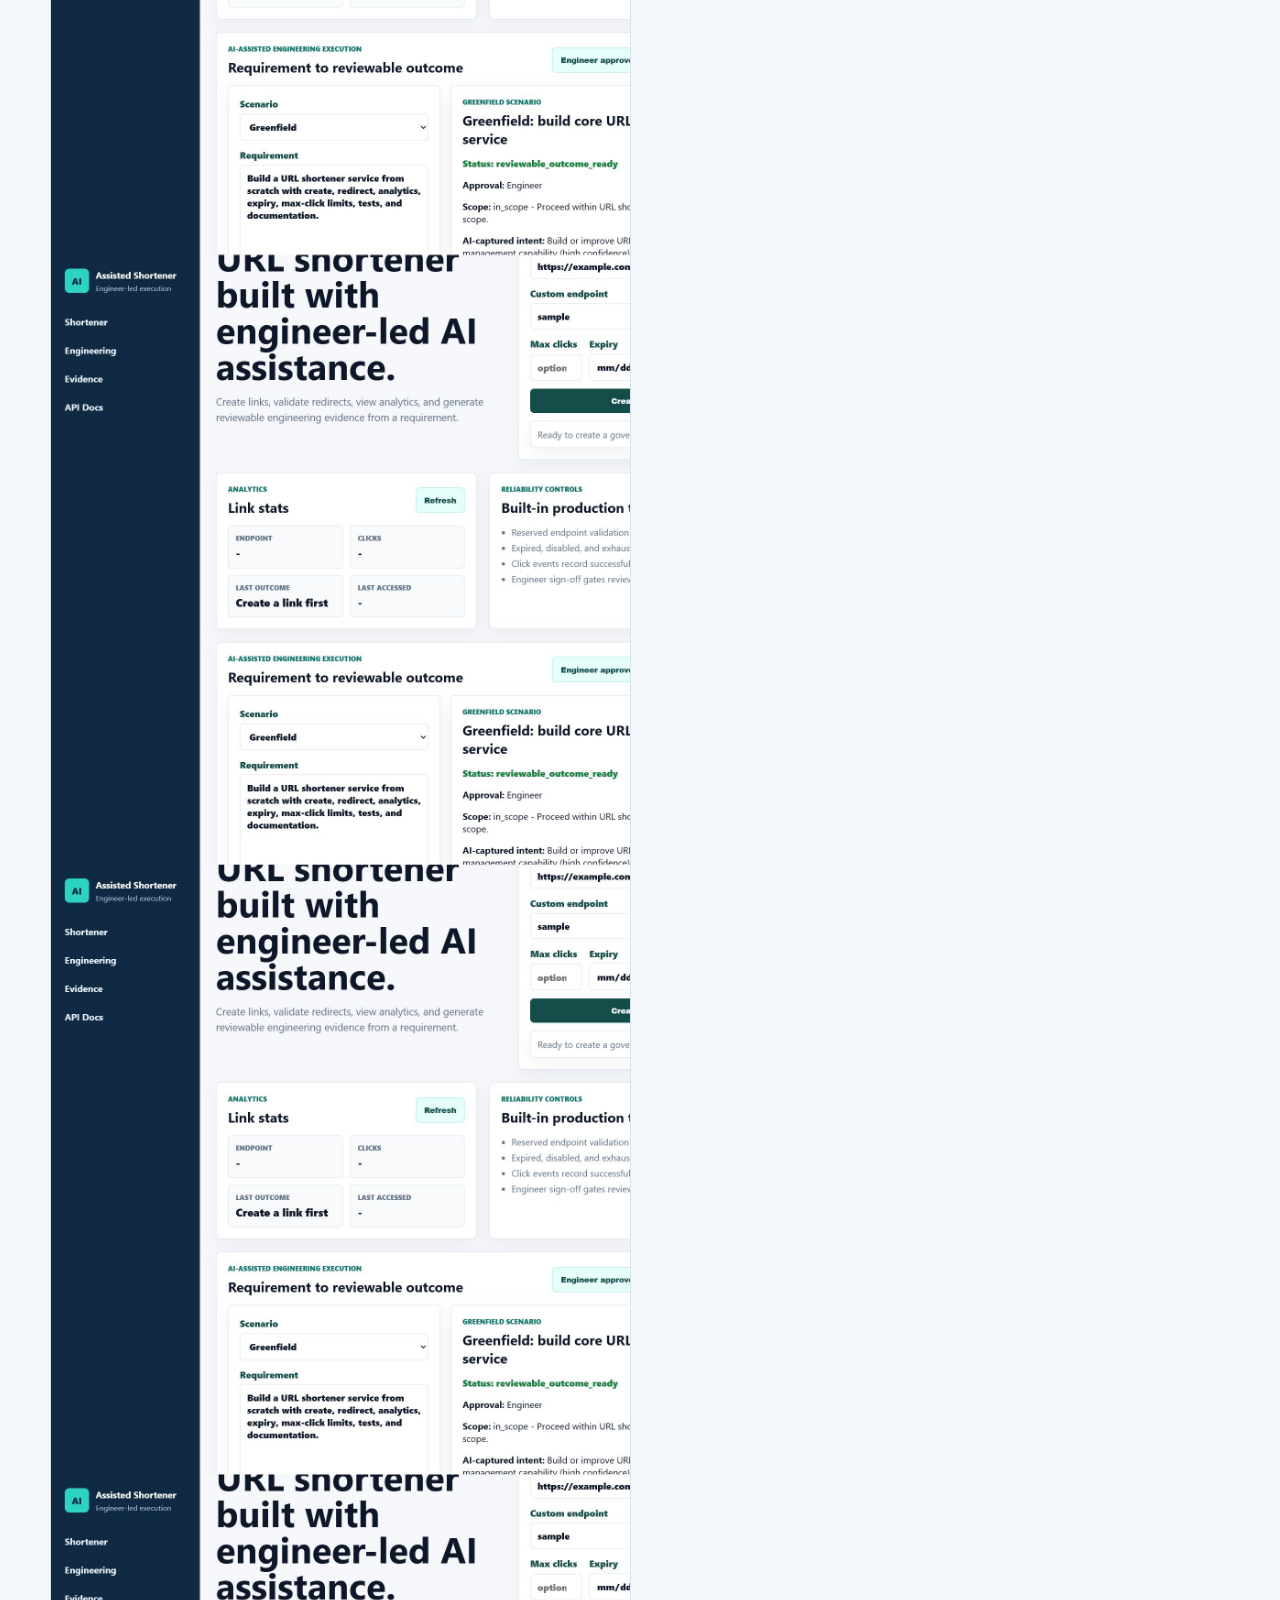
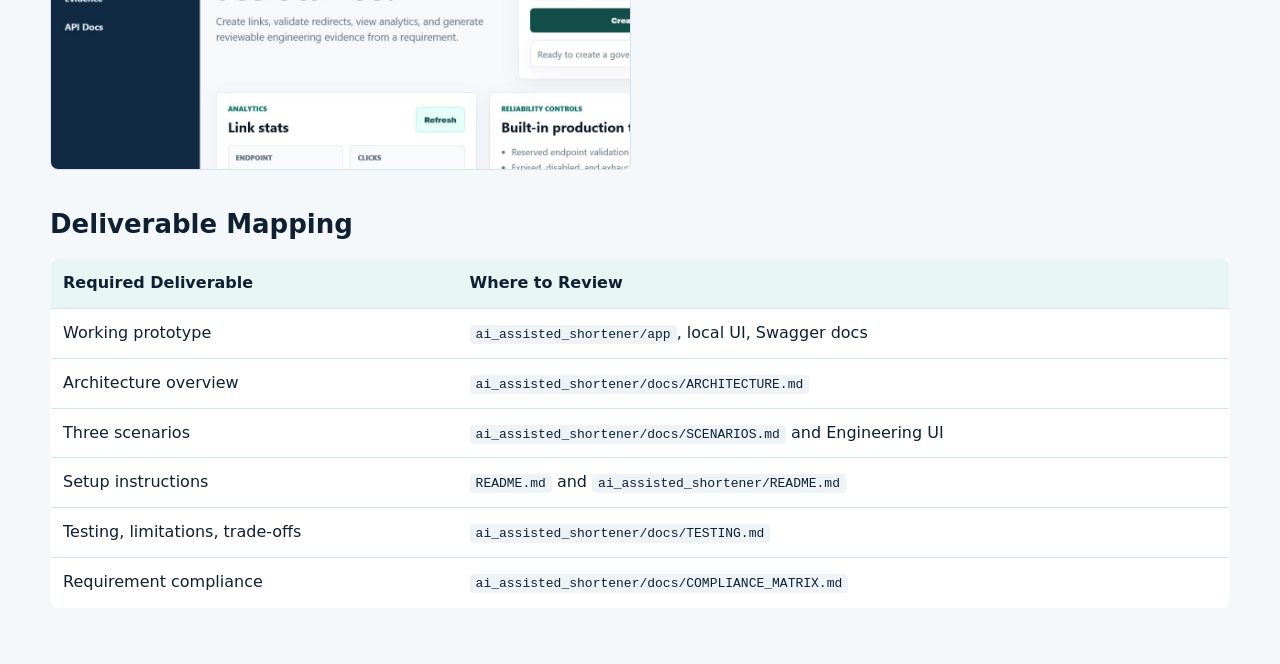
==== commit 0c86c414: "Add live Render links to reviewer docs" ====
--- a/docs/index.html
+++ b/docs/index.html
@@ -65,7 +65,9 @@
           <h1>URL Shortener with AI-Assisted SDLC Evidence</h1>
           <p class="lede">A production-style FastAPI prototype that transforms a requirement into a reviewable engineering outcome while keeping the engineer in control of correctness, sign-off, and readiness.</p>
           <div class="actions">
-            <a class="btn" href="../ai_assisted_shortener/README.md">Setup</a>
+            <a class="btn" href="https://cs-url.onrender.com">Live Demo</a>
+            <a class="btn secondary" href="https://cs-url.onrender.com/docs">API Docs</a>
+            <a class="btn secondary" href="../ai_assisted_shortener/README.md">Setup</a>
             <a class="btn secondary" href="../ai_assisted_shortener/docs/DELIVERABLES.md">Deliverables</a>
             <a class="btn secondary" href="../ai_assisted_shortener/docs/COMPLIANCE_MATRIX.md">Compliance Matrix</a>
           </div>
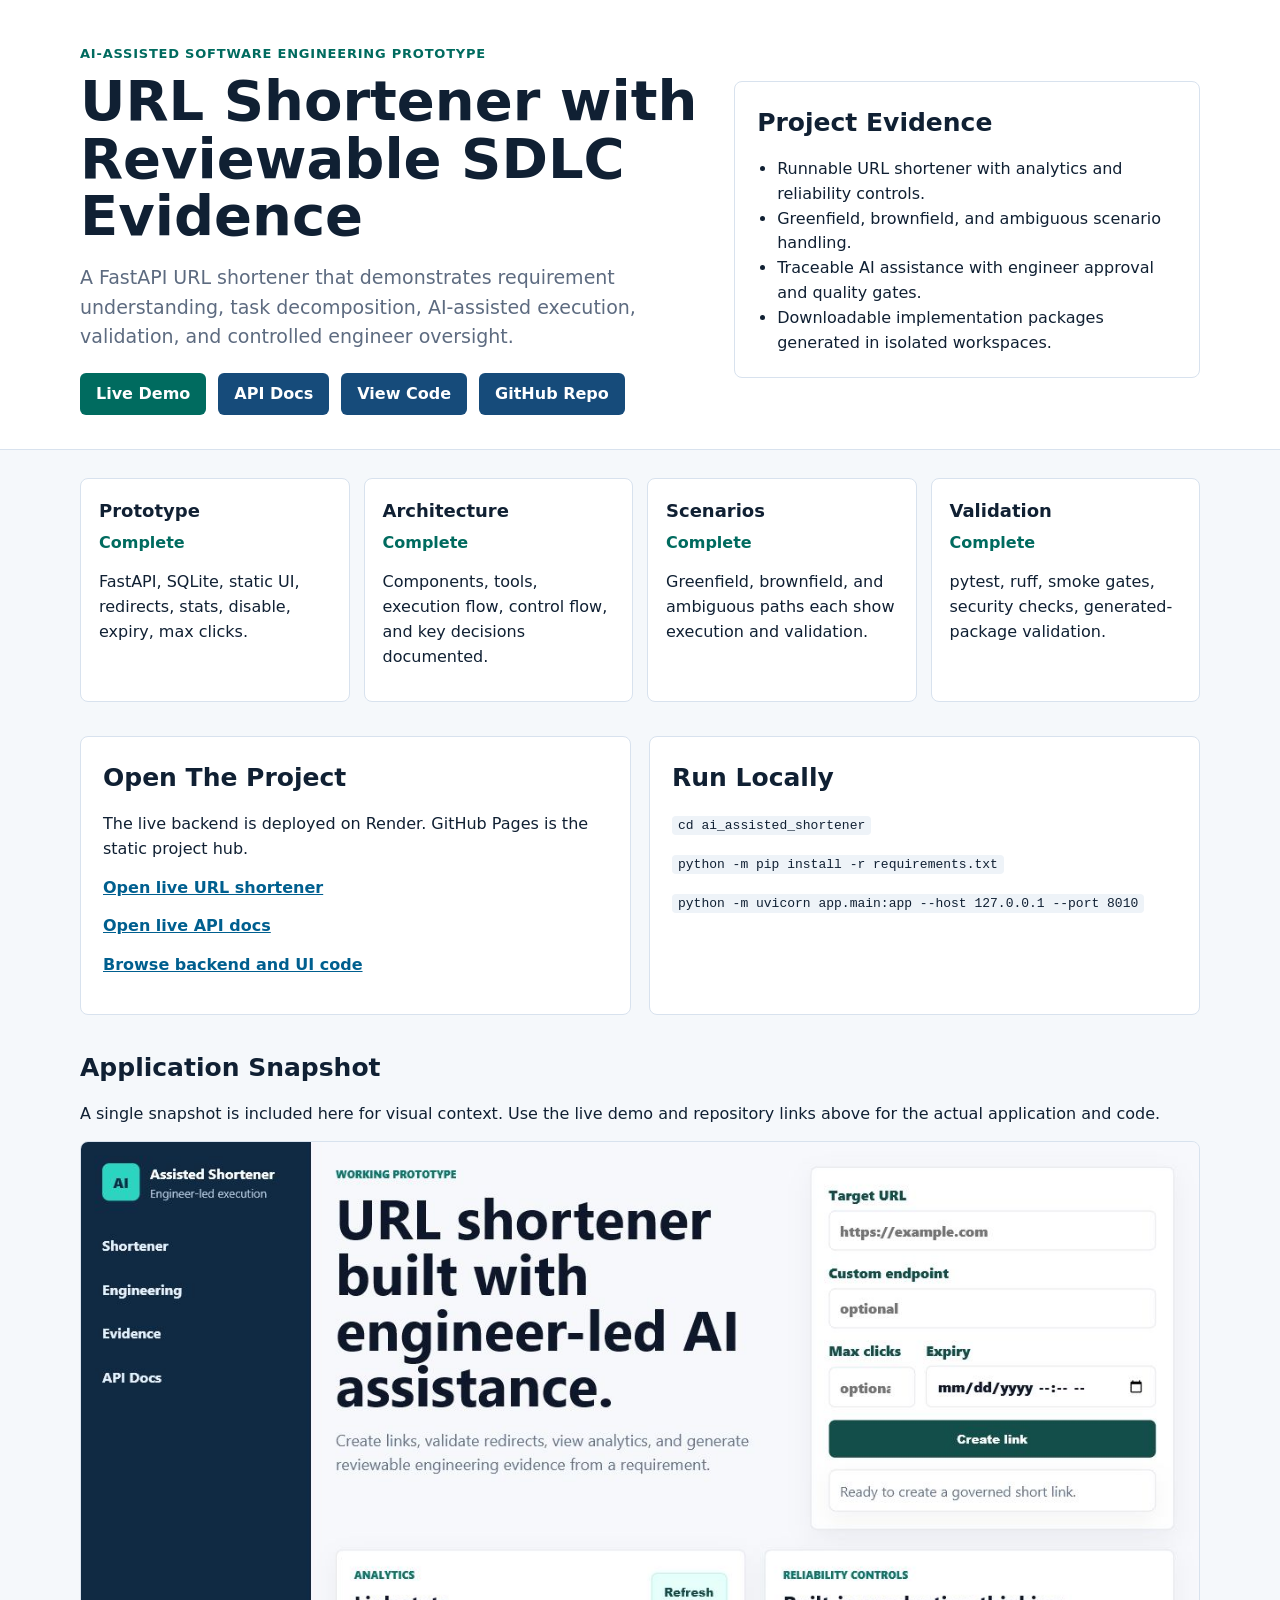
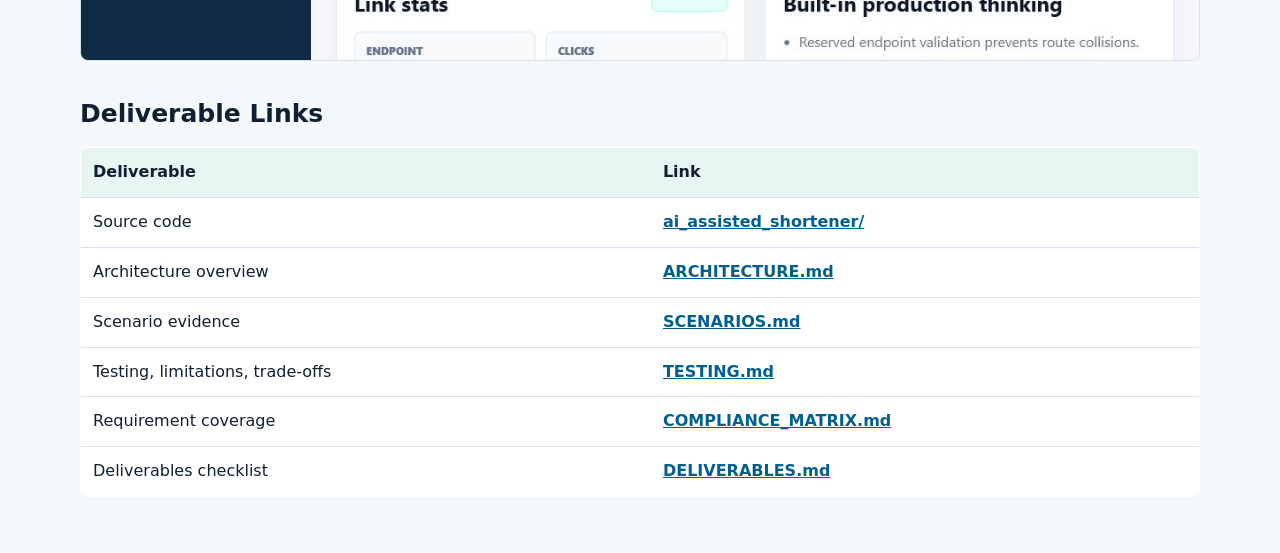
==== commit fea65aaa: "Simplify GitHub Pages reviewer hub" ====
--- a/docs/index.html
+++ b/docs/index.html
@@ -23,21 +23,18 @@
         background: var(--bg);
         line-height: 1.55;
       }
-      header {
-        background: #ffffff;
-        border-bottom: 1px solid var(--line);
-      }
-      .wrap { width: min(1180px, calc(100% - 32px)); margin: 0 auto; }
-      .hero { padding: 48px 0 34px; display: grid; gap: 24px; grid-template-columns: 1.1fr 0.9fr; align-items: center; }
+      header { background: #ffffff; border-bottom: 1px solid var(--line); }
+      .wrap { width: min(1120px, calc(100% - 32px)); margin: 0 auto; }
+      .hero { padding: 44px 0 34px; display: grid; gap: 24px; grid-template-columns: 1.15fr 0.85fr; align-items: center; }
       .eyebrow { margin: 0 0 8px; color: var(--accent); font-weight: 800; text-transform: uppercase; letter-spacing: .06em; font-size: 13px; }
-      h1 { margin: 0; font-size: clamp(34px, 5vw, 58px); line-height: 1.02; letter-spacing: 0; }
-      h2 { margin: 0 0 14px; font-size: 26px; }
+      h1 { margin: 0; font-size: clamp(34px, 5vw, 56px); line-height: 1.03; letter-spacing: 0; }
+      h2 { margin: 0 0 14px; font-size: 25px; }
       h3 { margin: 0 0 6px; font-size: 18px; }
       p { margin: 0 0 14px; }
       .lede { font-size: 19px; color: var(--muted); max-width: 760px; margin-top: 18px; }
-      .hero-card, .card, .shot { background: var(--panel); border: 1px solid var(--line); border-radius: 8px; }
-      .hero-card { padding: 22px; }
-      .hero-card ul, .card ul { margin: 12px 0 0; padding-left: 20px; }
+      .panel, .card, .shot { background: var(--panel); border: 1px solid var(--line); border-radius: 8px; }
+      .panel { padding: 22px; }
+      .panel ul, .card ul { margin: 12px 0 0; padding-left: 20px; }
       .actions { display: flex; flex-wrap: wrap; gap: 12px; margin-top: 22px; }
       .btn { display: inline-flex; align-items: center; justify-content: center; min-height: 42px; padding: 0 16px; border-radius: 6px; background: var(--accent); color: #fff; text-decoration: none; font-weight: 800; }
       .btn.secondary { background: var(--accent-2); }
@@ -47,13 +44,13 @@
       .status { color: var(--accent); font-weight: 800; }
       .section { margin-top: 34px; }
       .two { display: grid; grid-template-columns: 1fr 1fr; gap: 18px; }
-      .shot { overflow: hidden; margin-top: 12px; }
+      .shot { overflow: hidden; margin-top: 12px; max-height: 520px; }
       .shot img { display: block; width: 100%; height: auto; }
       code { background: #eef3f8; padding: 2px 6px; border-radius: 4px; }
-      pre { background: #102033; color: #f6fbff; padding: 16px; border-radius: 8px; overflow: auto; }
       table { width: 100%; border-collapse: collapse; background: #fff; border: 1px solid var(--line); border-radius: 8px; overflow: hidden; }
       th, td { border-bottom: 1px solid var(--line); padding: 12px; text-align: left; vertical-align: top; }
       th { background: var(--soft); }
+      a { color: #005f8f; font-weight: 700; }
       @media (max-width: 900px) { .hero, .two, .grid { grid-template-columns: 1fr; } }
     </style>
   </head>
@@ -62,23 +59,22 @@
       <div class="wrap hero">
         <div>
           <p class="eyebrow">AI-assisted software engineering prototype</p>
-          <h1>URL Shortener with AI-Assisted SDLC Evidence</h1>
-          <p class="lede">A production-style FastAPI prototype that transforms a requirement into a reviewable engineering outcome while keeping the engineer in control of correctness, sign-off, and readiness.</p>
+          <h1>URL Shortener with Reviewable SDLC Evidence</h1>
+          <p class="lede">A FastAPI URL shortener that demonstrates requirement understanding, task decomposition, AI-assisted execution, validation, and controlled engineer oversight.</p>
           <div class="actions">
             <a class="btn" href="https://cs-url.onrender.com">Live Demo</a>
             <a class="btn secondary" href="https://cs-url.onrender.com/docs">API Docs</a>
-            <a class="btn secondary" href="../ai_assisted_shortener/README.md">Setup</a>
-            <a class="btn secondary" href="../ai_assisted_shortener/docs/DELIVERABLES.md">Deliverables</a>
-            <a class="btn secondary" href="../ai_assisted_shortener/docs/COMPLIANCE_MATRIX.md">Compliance Matrix</a>
+            <a class="btn secondary" href="https://github.com/ShrihariKoushik/URL_Shortner_AI_Assisted_SDLC/tree/main/ai_assisted_shortener">View Code</a>
+            <a class="btn secondary" href="https://github.com/ShrihariKoushik/URL_Shortner_AI_Assisted_SDLC">GitHub Repo</a>
           </div>
         </div>
-        <aside class="hero-card">
-          <h2>What reviewers can verify</h2>
+        <aside class="panel">
+          <h2>Project Evidence</h2>
           <ul>
             <li>Runnable URL shortener with analytics and reliability controls.</li>
-            <li>Greenfield, brownfield, and ambiguous scenarios.</li>
-            <li>Requirement understanding, decomposition, codebase reasoning, AI traceability, quality gates, risks, and summary.</li>
-            <li>Engineer/business approval and isolated implementation package generation.</li>
+            <li>Greenfield, brownfield, and ambiguous scenario handling.</li>
+            <li>Traceable AI assistance with engineer approval and quality gates.</li>
+            <li>Downloadable implementation packages generated in isolated workspaces.</li>
           </ul>
         </aside>
       </div>
@@ -92,55 +88,42 @@
         <article class="card"><h3>Validation</h3><p class="status">Complete</p><p>pytest, ruff, smoke gates, security checks, generated-package validation.</p></article>
       </section>
 
-      <section class="section">
-        <h2>Run Locally</h2>
-        <pre><code>cd ai_assisted_shortener
-python -m pip install -r requirements.txt
-python -m uvicorn app.main:app --host 127.0.0.1 --port 8010</code></pre>
-        <p>Open <code>http://127.0.0.1:8010/</code> for the UI and <code>http://127.0.0.1:8010/docs</code> for API docs.</p>
-      </section>
-
       <section class="section two">
-        <article>
-          <h2>Working Prototype UI</h2>
-          <p>Users can create links, inspect analytics, and run AI-assisted engineering scenarios from the same page.</p>
-          <div class="shot"><img src="assets/01-working-prototype.png" alt="Working prototype UI" /></div>
+        <article class="panel">
+          <h2>Open The Project</h2>
+          <p>The live backend is deployed on Render. GitHub Pages is the static project hub.</p>
+          <p><a href="https://cs-url.onrender.com">Open live URL shortener</a></p>
+          <p><a href="https://cs-url.onrender.com/docs">Open live API docs</a></p>
+          <p><a href="https://github.com/ShrihariKoushik/URL_Shortner_AI_Assisted_SDLC/tree/main/ai_assisted_shortener/app">Browse backend and UI code</a></p>
         </article>
-        <article>
-          <h2>Backend API Docs</h2>
-          <p>FastAPI exposes OpenAPI/Swagger definitions for shortener, engineering, and implementation routes.</p>
-          <div class="shot"><img src="assets/03-api-docs.png" alt="FastAPI Swagger API docs" /></div>
-        </article>
-      </section>
-
-      <section class="section two">
-        <article>
-          <h2>Engineering Evidence</h2>
-          <p>Each run shows intent, ambiguity, normalized problem, task graph, impacted components, traceability, gates, and risks.</p>
-          <div class="shot"><img src="assets/02-engineering-evidence.png" alt="Engineering evidence UI" /></div>
-        </article>
-        <article>
-          <h2>Generated Implementation Preview</h2>
-          <p>Approved requirements produce a separate generated workspace with changed files, tests, report, validation JSON, zip download, and UI preview.</p>
-          <div class="shot"><img src="assets/04-generated-preview.png" alt="Generated implementation preview" /></div>
+        <article class="panel">
+          <h2>Run Locally</h2>
+          <p><code>cd ai_assisted_shortener</code></p>
+          <p><code>python -m pip install -r requirements.txt</code></p>
+          <p><code>python -m uvicorn app.main:app --host 127.0.0.1 --port 8010</code></p>
         </article>
       </section>
 
       <section class="section">
-        <h2>Deliverable Mapping</h2>
+        <h2>Application Snapshot</h2>
+        <p>A single snapshot is included here for visual context. Use the live demo and repository links above for the actual application and code.</p>
+        <div class="shot"><img src="assets/01-working-prototype.png" alt="Working prototype UI" /></div>
+      </section>
+
+      <section class="section">
+        <h2>Deliverable Links</h2>
         <table>
-          <thead><tr><th>Required Deliverable</th><th>Where to Review</th></tr></thead>
+          <thead><tr><th>Deliverable</th><th>Link</th></tr></thead>
           <tbody>
-            <tr><td>Working prototype</td><td><code>ai_assisted_shortener/app</code>, local UI, Swagger docs</td></tr>
-            <tr><td>Architecture overview</td><td><code>ai_assisted_shortener/docs/ARCHITECTURE.md</code></td></tr>
-            <tr><td>Three scenarios</td><td><code>ai_assisted_shortener/docs/SCENARIOS.md</code> and Engineering UI</td></tr>
-            <tr><td>Setup instructions</td><td><code>README.md</code> and <code>ai_assisted_shortener/README.md</code></td></tr>
-            <tr><td>Testing, limitations, trade-offs</td><td><code>ai_assisted_shortener/docs/TESTING.md</code></td></tr>
-            <tr><td>Requirement compliance</td><td><code>ai_assisted_shortener/docs/COMPLIANCE_MATRIX.md</code></td></tr>
+            <tr><td>Source code</td><td><a href="https://github.com/ShrihariKoushik/URL_Shortner_AI_Assisted_SDLC/tree/main/ai_assisted_shortener">ai_assisted_shortener/</a></td></tr>
+            <tr><td>Architecture overview</td><td><a href="https://github.com/ShrihariKoushik/URL_Shortner_AI_Assisted_SDLC/blob/main/ai_assisted_shortener/docs/ARCHITECTURE.md">ARCHITECTURE.md</a></td></tr>
+            <tr><td>Scenario evidence</td><td><a href="https://github.com/ShrihariKoushik/URL_Shortner_AI_Assisted_SDLC/blob/main/ai_assisted_shortener/docs/SCENARIOS.md">SCENARIOS.md</a></td></tr>
+            <tr><td>Testing, limitations, trade-offs</td><td><a href="https://github.com/ShrihariKoushik/URL_Shortner_AI_Assisted_SDLC/blob/main/ai_assisted_shortener/docs/TESTING.md">TESTING.md</a></td></tr>
+            <tr><td>Requirement coverage</td><td><a href="https://github.com/ShrihariKoushik/URL_Shortner_AI_Assisted_SDLC/blob/main/ai_assisted_shortener/docs/COMPLIANCE_MATRIX.md">COMPLIANCE_MATRIX.md</a></td></tr>
+            <tr><td>Deliverables checklist</td><td><a href="https://github.com/ShrihariKoushik/URL_Shortner_AI_Assisted_SDLC/blob/main/ai_assisted_shortener/docs/DELIVERABLES.md">DELIVERABLES.md</a></td></tr>
           </tbody>
         </table>
       </section>
     </main>
   </body>
 </html>
-
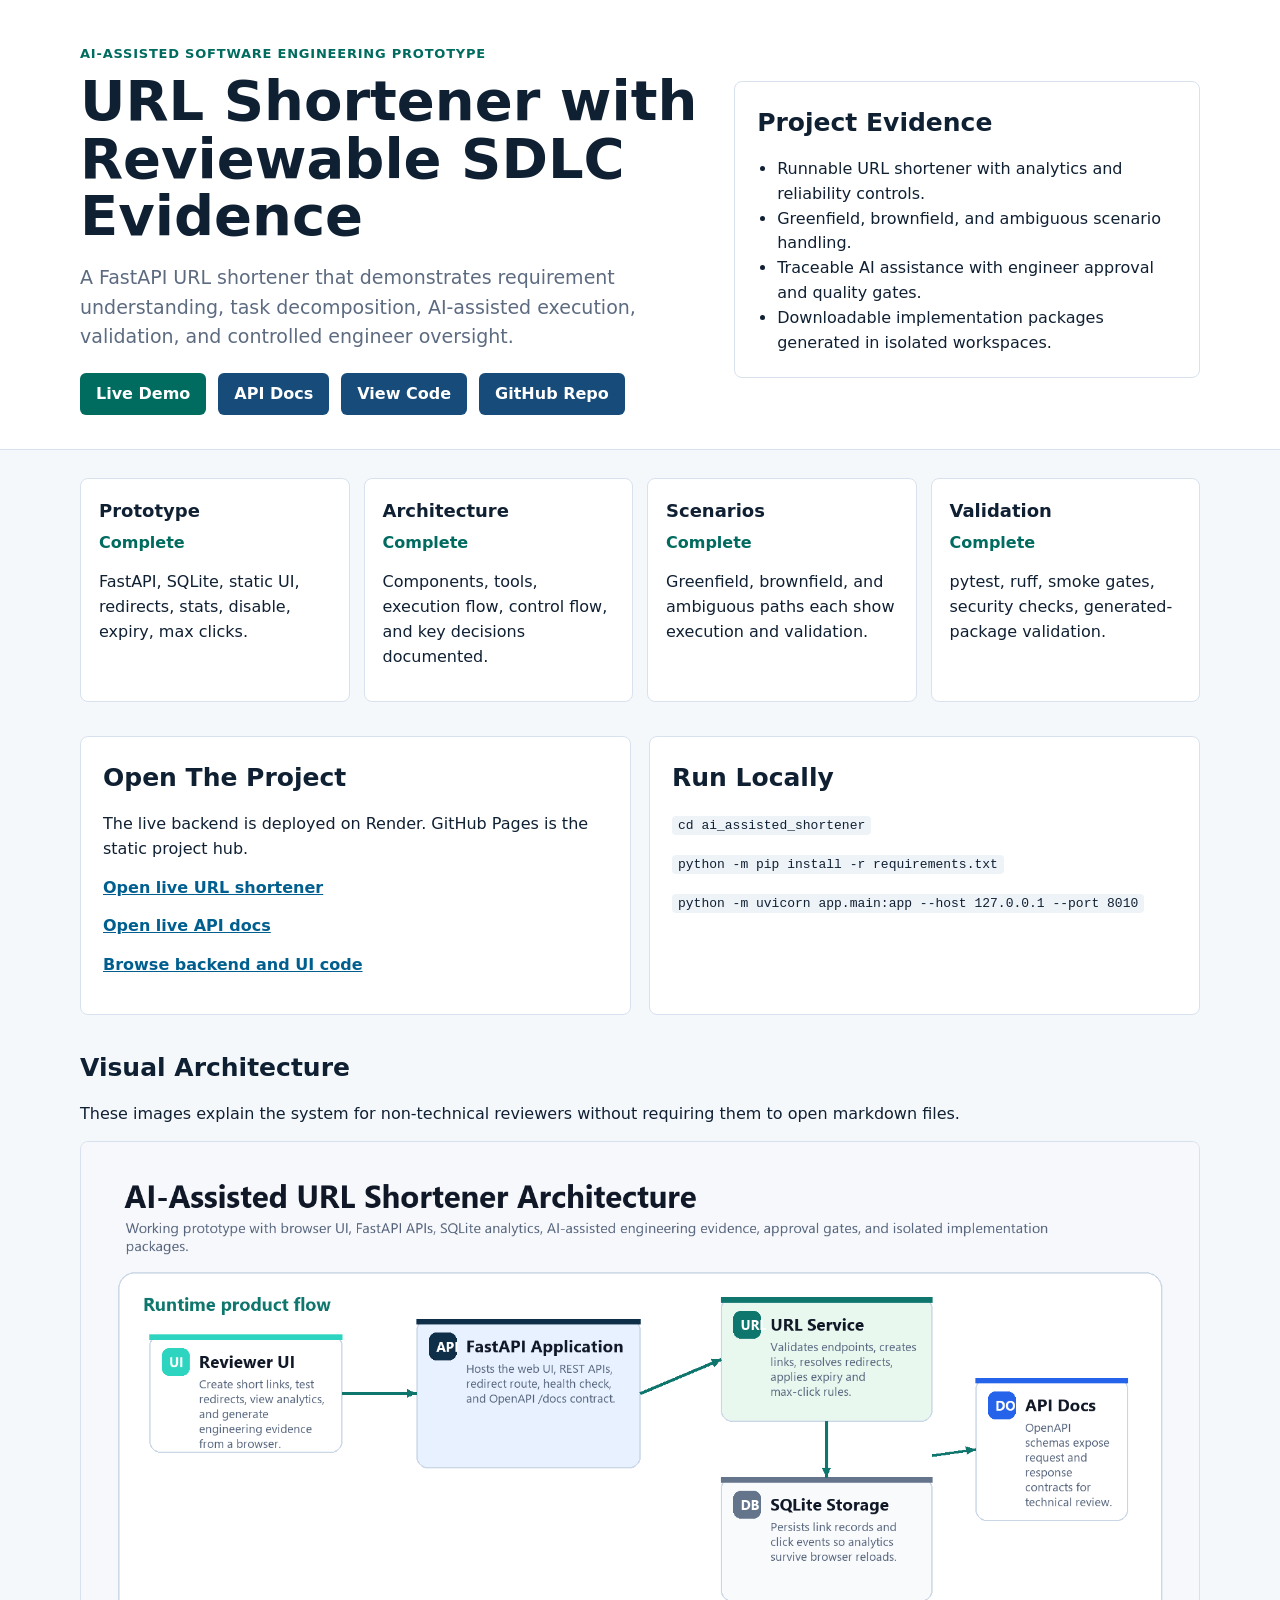
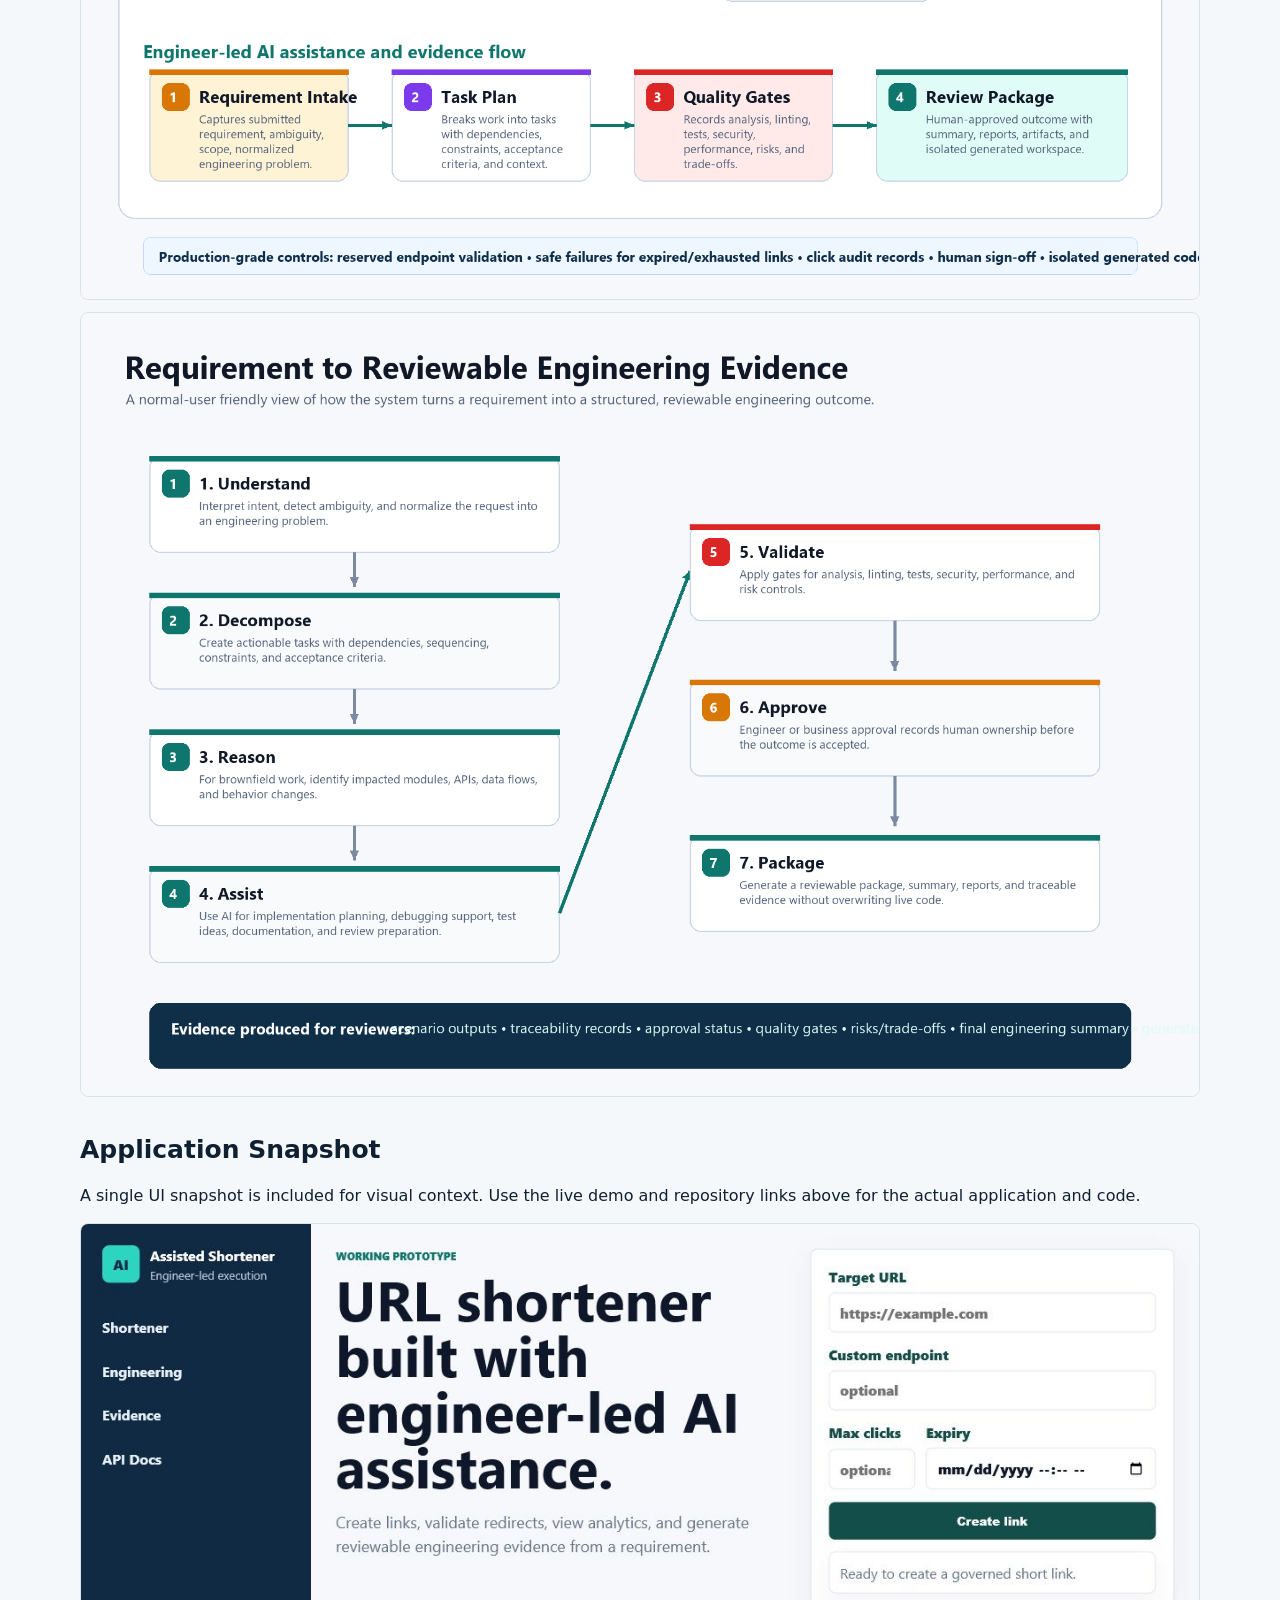
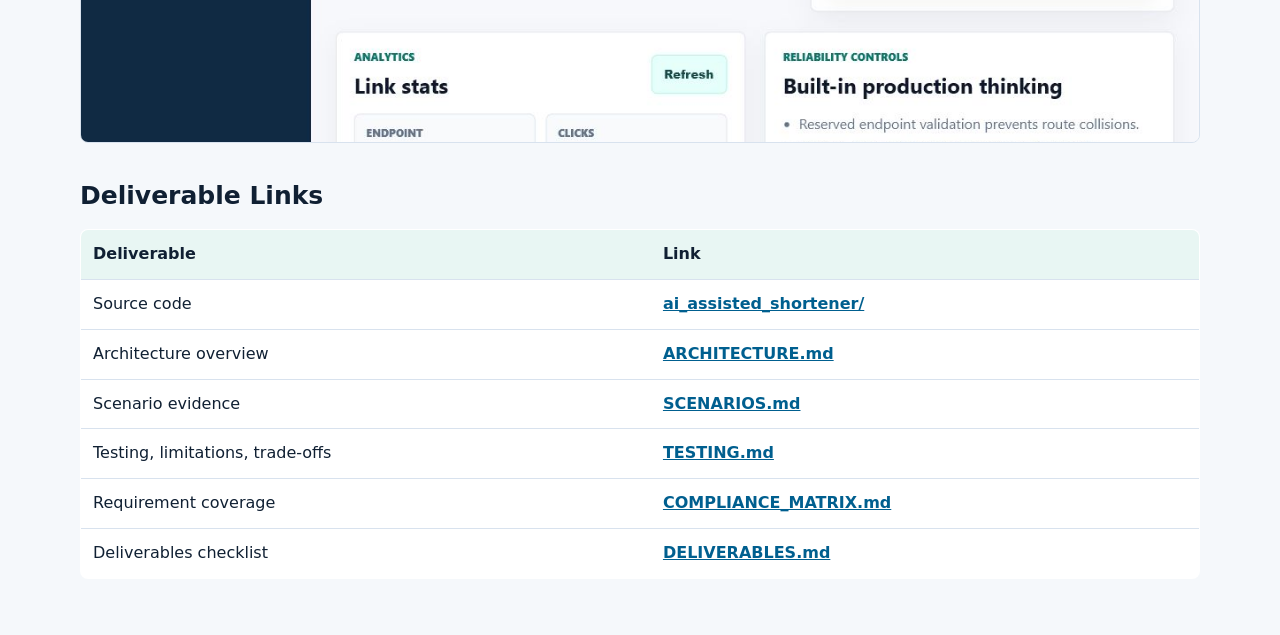
==== commit 1ccfb529: "Add visual architecture evidence diagrams" ====
--- a/docs/index.html
+++ b/docs/index.html
@@ -45,6 +45,7 @@
       .section { margin-top: 34px; }
       .two { display: grid; grid-template-columns: 1fr 1fr; gap: 18px; }
       .shot { overflow: hidden; margin-top: 12px; max-height: 520px; }
+      .shot.diagram { max-height: none; }
       .shot img { display: block; width: 100%; height: auto; }
       code { background: #eef3f8; padding: 2px 6px; border-radius: 4px; }
       table { width: 100%; border-collapse: collapse; background: #fff; border: 1px solid var(--line); border-radius: 8px; overflow: hidden; }
@@ -105,8 +106,15 @@
       </section>
 
       <section class="section">
+        <h2>Visual Architecture</h2>
+        <p>These images explain the system for non-technical reviewers without requiring them to open markdown files.</p>
+        <div class="shot diagram"><img src="assets/05-architecture-overview.png" alt="AI-assisted URL shortener architecture diagram" /></div>
+        <div class="shot diagram"><img src="assets/06-engineering-evidence-flow.png" alt="Requirement to reviewable engineering evidence flow" /></div>
+      </section>
+
+      <section class="section">
         <h2>Application Snapshot</h2>
-        <p>A single snapshot is included here for visual context. Use the live demo and repository links above for the actual application and code.</p>
+        <p>A single UI snapshot is included for visual context. Use the live demo and repository links above for the actual application and code.</p>
         <div class="shot"><img src="assets/01-working-prototype.png" alt="Working prototype UI" /></div>
       </section>
 
@@ -127,3 +135,4 @@
     </main>
   </body>
 </html>
+
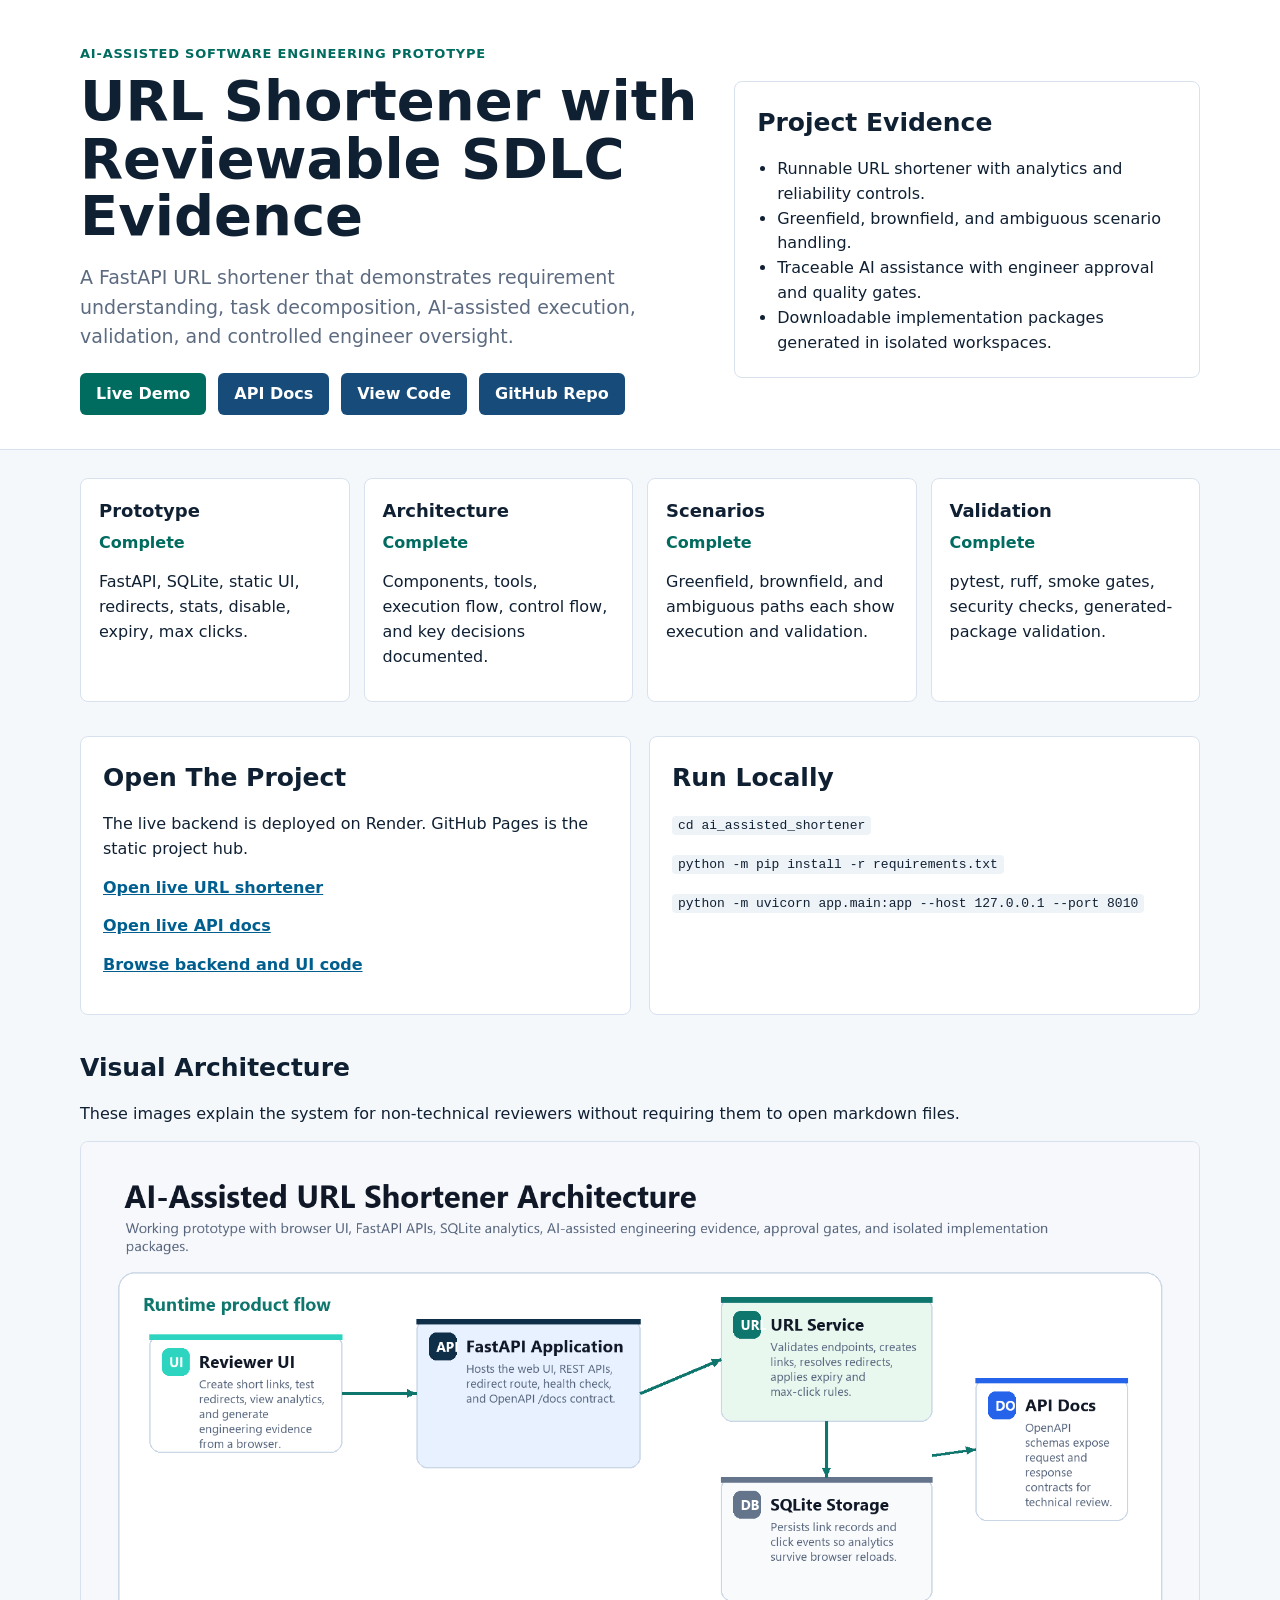
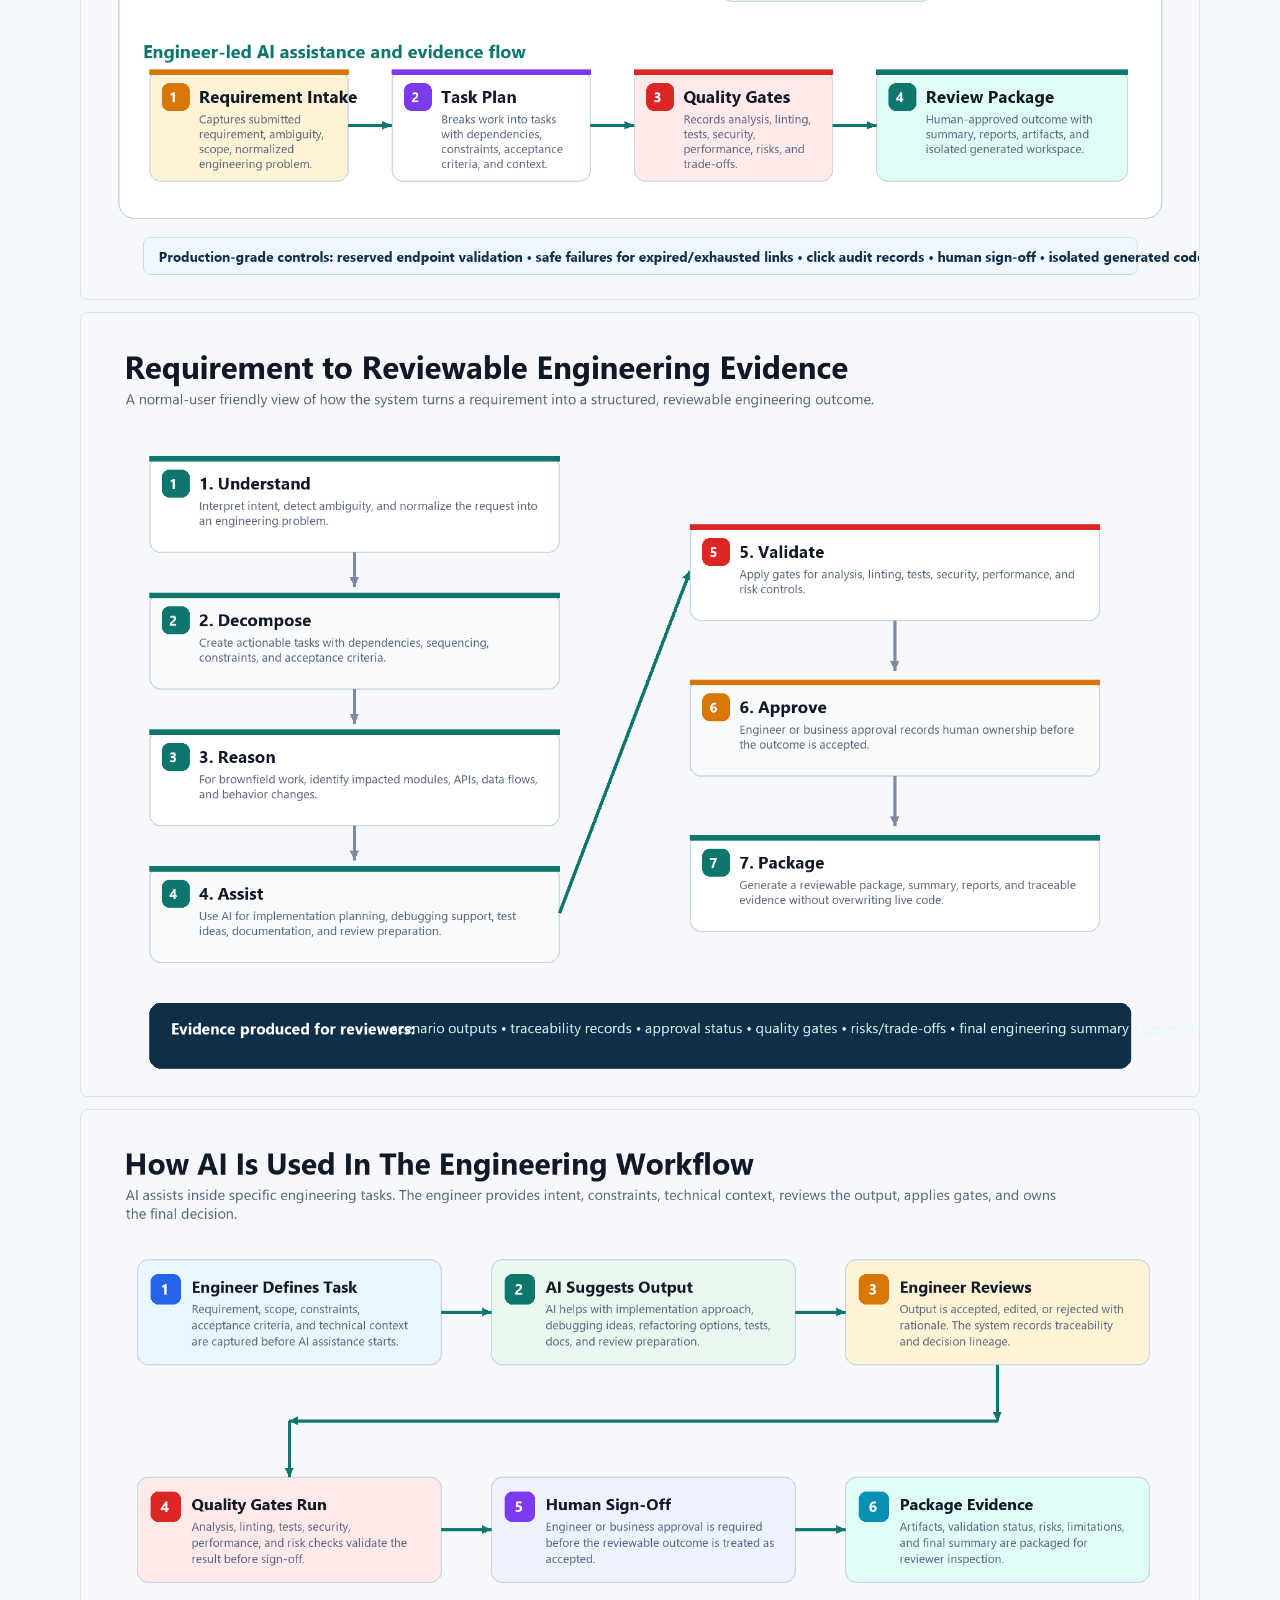
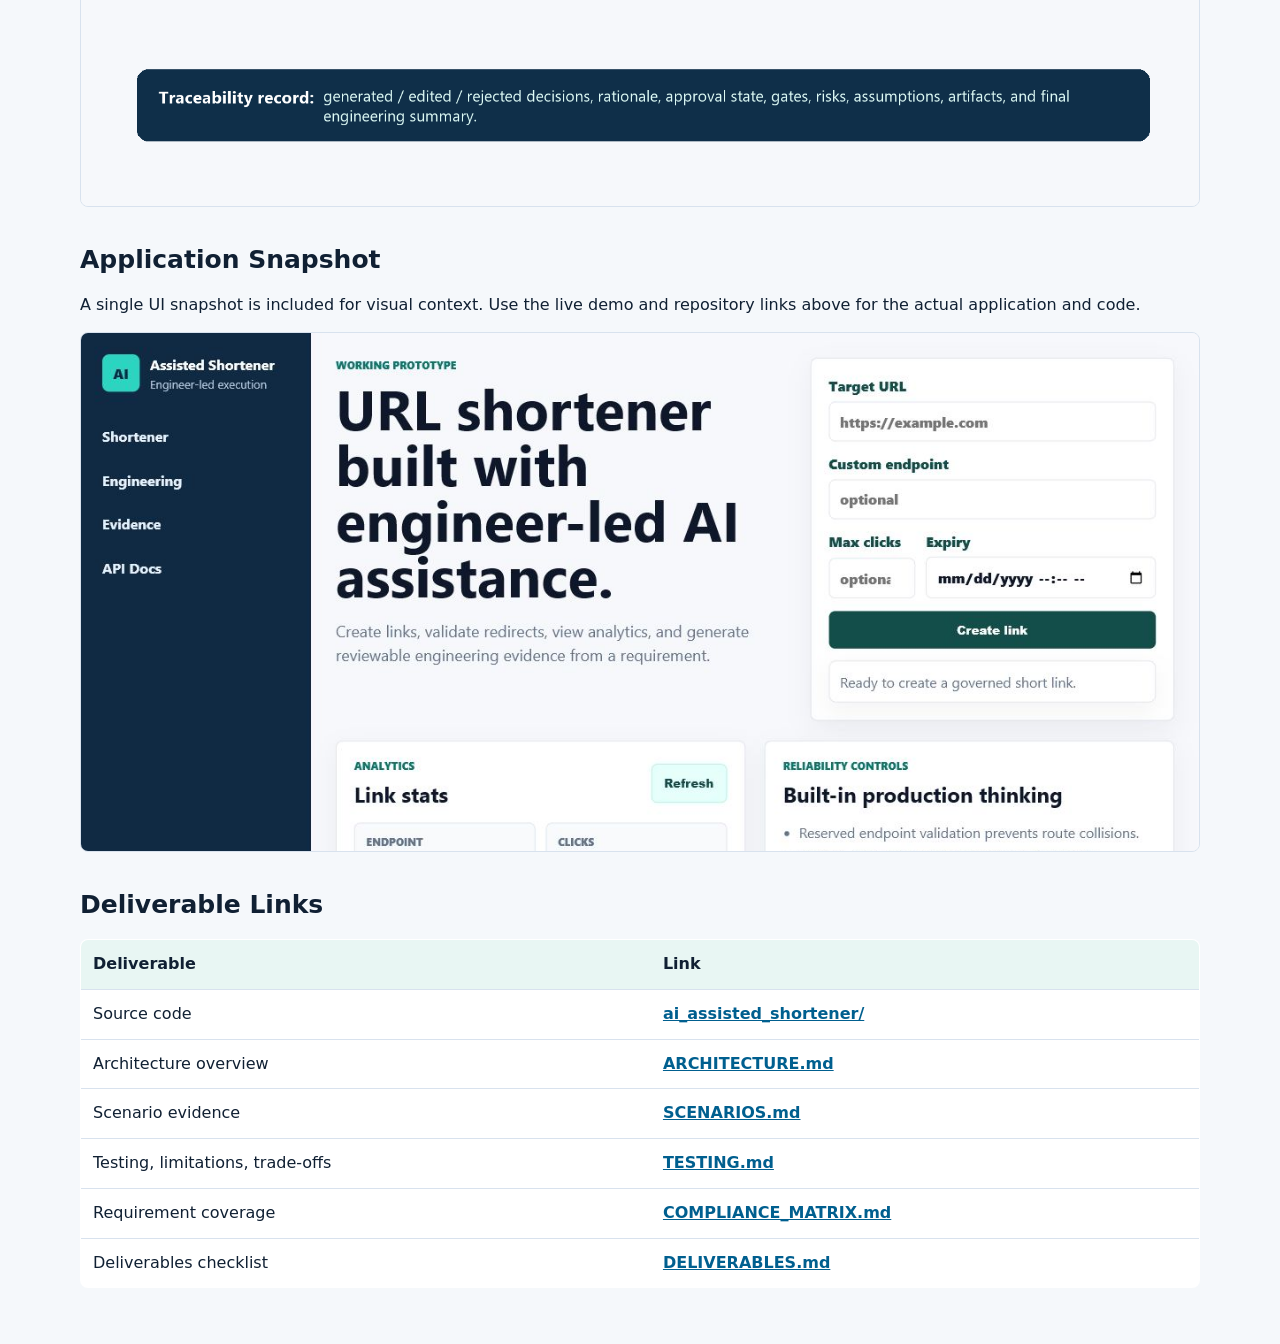
==== commit 281c341b: "Polish deliverables documentation visuals" ====
--- a/docs/index.html
+++ b/docs/index.html
@@ -110,6 +110,7 @@
         <p>These images explain the system for non-technical reviewers without requiring them to open markdown files.</p>
         <div class="shot diagram"><img src="assets/05-architecture-overview.png" alt="AI-assisted URL shortener architecture diagram" /></div>
         <div class="shot diagram"><img src="assets/06-engineering-evidence-flow.png" alt="Requirement to reviewable engineering evidence flow" /></div>
+        <div class="shot diagram"><img src="assets/07-ai-usage-flow.png" alt="How AI is used in the engineering workflow" /></div>
       </section>
 
       <section class="section">
@@ -136,3 +137,4 @@
   </body>
 </html>
 
+
